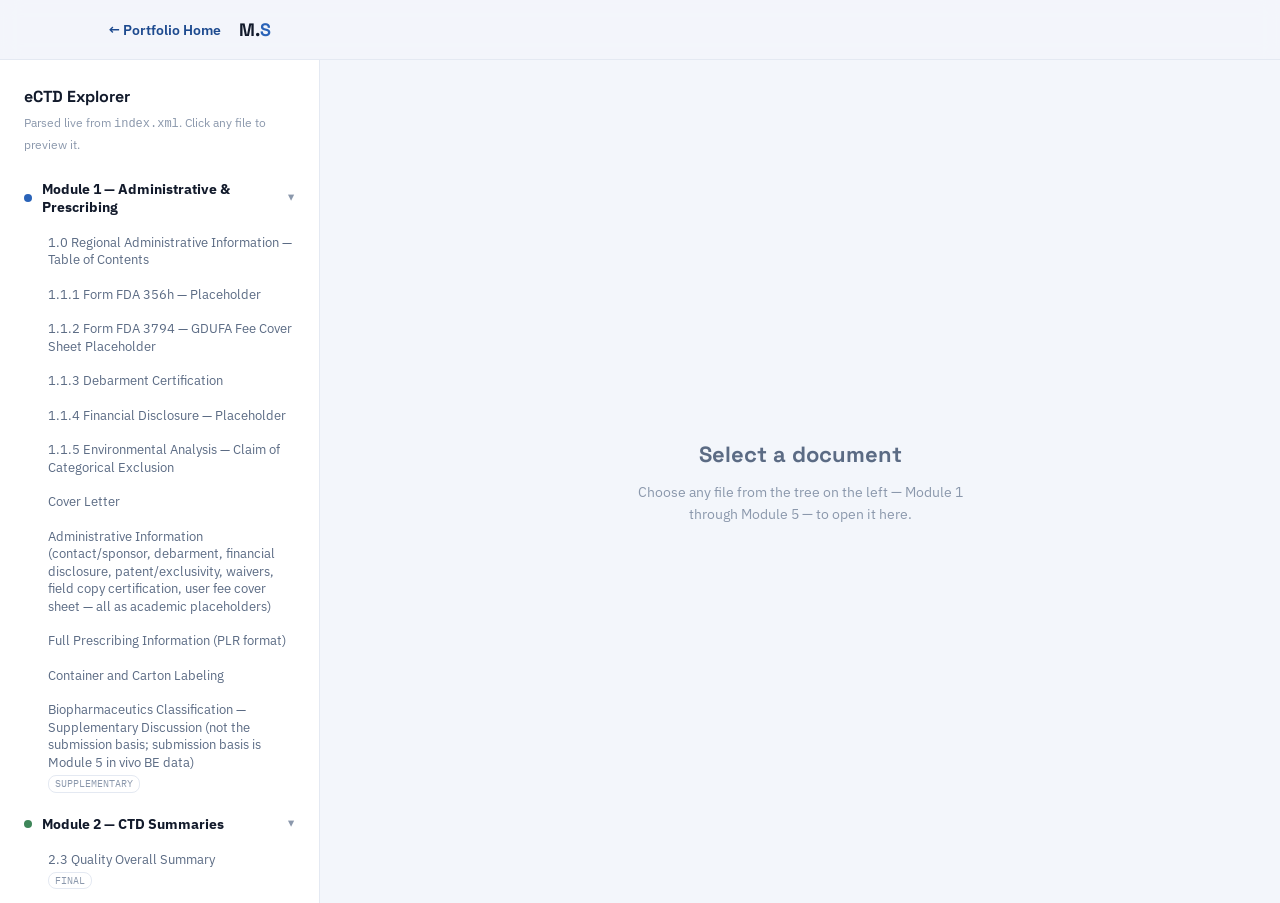
==== viewer.html @ bddb5b29 "Initial upload: AMLOZA portfolio site and eCTD dossier" ====
<!DOCTYPE html>
<html lang="en">
<head>
<meta charset="UTF-8">
<meta name="viewport" content="width=device-width, initial-scale=1.0">
<title>eCTD Explorer &mdash; AMLOZA ANDA | M. Shekar</title>
<link rel="preconnect" href="https://fonts.googleapis.com">
<link href="https://fonts.googleapis.com/css2?family=Space+Grotesk:wght@500;700&family=IBM+Plex+Sans:wght@400;500;600;700&family=IBM+Plex+Mono:wght@400;500;700&display=swap" rel="stylesheet">
<link rel="stylesheet" href="style.css">
</head>
<body>

<nav class="topnav" aria-label="Site navigation">
  <div class="topnav-inner">
    <a class="navlink back" href="index.html">&larr; Portfolio Home</a>
    <a class="logo" href="index.html" style="padding-left:0;">M.<span class="dot">S</span></a>
  </div>
</nav>

<div class="viewer-shell">
  <aside class="tree-pane" id="treePane" aria-label="Document tree">
    <div class="tree-pane-header">
      <h2>eCTD Explorer</h2>
      <p>Parsed live from <code>index.xml</code>. Click any file to preview it.</p>
    </div>
    <div id="treeList"><p class="error-msg" style="color:var(--ink-faint);font-style:italic;">Loading&hellip;</p></div>
  </aside>

  <main class="preview-pane">
    <div class="preview-header" id="previewHeader" style="display:none;">
      <span class="pmod-dot" id="previewDot"></span>
      <h2 id="previewTitle"></h2>
      <a class="dl" id="previewDownload" href="#" download>Download PDF</a>
    </div>
    <div class="preview-body" id="previewBody">
      <div class="preview-empty">
        <div class="big">Select a document</div>
        <p>Choose any file from the tree on the left &mdash; Module 1 through Module 5 &mdash; to open it here.</p>
      </div>
    </div>
  </main>
</div>

<script src="viewer.js"></script>
</body>
</html>
---- style.css ----
:root {
  --bg: #F3F6FB;
  --card: #FFFFFF;
  --card-border: #E4E9F2;
  --shadow-sm: 0 1px 2px rgba(16, 30, 54, 0.05);
  --shadow-md: 0 4px 16px rgba(16, 30, 54, 0.08);
  --shadow-hover: 0 8px 28px rgba(16, 30, 54, 0.12);

  --ink: #121A2B;
  --ink-soft: #5B6B84;
  --ink-faint: #8B98AC;

  --sidebar-bg: #10162A;
  --sidebar-bg-alt: #171E36;
  --sidebar-border: #262E48;
  --sidebar-text: #E8ECF6;
  --sidebar-text-soft: #8D97B8;

  --blue: #2A63B8;
  --blue-deep: #1D4A8F;
  --blue-tint: #EAF1FC;
  --amber: #C4880F;
  --stamp: #B0402F;
  --green: #1E7A4C;

  --tab-m1: #2A63B8;
  --tab-m2: #3E8659;
  --tab-m3: #C4880F;
  --tab-m4: #7A5BB0;
  --tab-m5: #B0402F;

  --display: "Space Grotesk", "IBM Plex Sans", sans-serif;
  --sans: "IBM Plex Sans", -apple-system, sans-serif;
  --mono: "IBM Plex Mono", "SF Mono", monospace;

  --sidebar-w: 300px;
  --r-sm: 8px;
  --r-md: 14px;
  --r-lg: 20px;
}

* { box-sizing: border-box; }
html { scroll-behavior: smooth; }
@media (prefers-reduced-motion: reduce) {
  html { scroll-behavior: auto; }
  * { animation: none !important; transition: none !important; }
}
body {
  margin: 0;
  background: var(--bg);
  color: var(--ink);
  font-family: var(--sans);
  line-height: 1.6;
  -webkit-font-smoothing: antialiased;
}
a { color: var(--blue-deep); text-decoration: none; }
img { max-width: 100%; display: block; }
svg { display: block; }
a:focus-visible, button:focus-visible { outline: 3px solid var(--amber); outline-offset: 2px; }

/* ================= SIDEBAR ================= */
.sidebar {
  position: fixed;
  top: 0; left: 0; bottom: 0;
  width: var(--sidebar-w);
  background: var(--sidebar-bg);
  border-right: 1px solid var(--sidebar-border);
  display: flex;
  flex-direction: column;
  align-items: center;
  padding: 40px 26px 26px;
  overflow-y: auto;
  z-index: 100;
}
.sidebar .avatar {
  width: 130px; height: 130px;
  border-radius: 50%;
  overflow: hidden;
  border: 4px solid var(--sidebar-bg-alt);
  box-shadow: var(--shadow-md);
  margin-bottom: 18px;
  flex: 0 0 auto;
}
.sidebar .avatar img { width: 100%; height: 100%; object-fit: cover; }
.sidebar .s-name {
  font-family: var(--display);
  font-size: 23px;
  font-weight: 700;
  text-align: center;
  margin: 0 0 24px;
  color: var(--sidebar-text);
}
.sidebar .s-tagline {
  font-family: var(--mono);
  font-size: 13px;
  color: #6FA3E8;
  text-align: center;
  min-height: 20px;
}
.s-tagline-bottom { margin: 0 0 16px; }
.s-tagline .cursor { display: inline-block; width: 2px; background: #6FA3E8; margin-left: 2px; animation: blink 0.9s step-end infinite; }
@keyframes blink { 50% { opacity: 0; } }

.sidebar nav.s-nav {
  width: 100%;
  display: flex;
  flex-direction: column;
  gap: 2px;
  margin-bottom: 24px;
}
.sidebar nav.s-nav a {
  display: flex;
  align-items: center;
  gap: 12px;
  padding: 11px 14px;
  border-radius: var(--r-sm);
  font-size: 13.5px;
  font-weight: 600;
  color: var(--sidebar-text-soft);
}
.sidebar nav.s-nav a svg { width: 16px; height: 16px; flex: 0 0 auto; }
.sidebar nav.s-nav a:hover { background: var(--sidebar-bg-alt); color: var(--sidebar-text); }
.sidebar nav.s-nav a.active { background: var(--sidebar-bg-alt); color: #6FA3E8; }

.s-social {
  display: flex;
  gap: 10px;
  margin-top: auto;
  padding-top: 8px;
}
.s-social a {
  width: 36px; height: 36px;
  border-radius: 50%;
  border: 1.5px solid var(--sidebar-border);
  display: flex; align-items: center; justify-content: center;
  color: var(--sidebar-text-soft);
}
.s-social a svg { width: 16px; height: 16px; }
.s-social a:hover { border-color: #6FA3E8; color: #6FA3E8; }

.s-toggle {
  display: none;
  position: fixed;
  top: 14px; right: 14px;
  z-index: 200;
  width: 44px; height: 44px;
  border-radius: 50%;
  background: var(--ink);
  color: white;
  border: none;
  align-items: center;
  justify-content: center;
}
@media (max-width: 900px) {
  .s-toggle { display: flex; }
  .sidebar {
    transform: translateX(-100%);
    transition: transform 0.25s ease;
    box-shadow: var(--shadow-hover);
  }
  .sidebar.open { transform: translateX(0); }
}

/* ================= MAIN CONTENT ================= */
.main { margin-left: var(--sidebar-w); min-height: 100vh; }
@media (max-width: 900px) { .main { margin-left: 0; } }
.msection { padding: 90px 80px; max-width: 1200px; }
.msection:first-of-type { padding-top: 70px; }
@media (max-width: 700px) { .msection { padding: 60px 24px; } }
.msection + .msection { border-top: 1px solid var(--card-border); }

.sec-kicker {
  font-family: var(--mono); font-size: 30px; letter-spacing: 0.08em;
  text-transform: uppercase; color: var(--blue-deep); margin: 0 0 10px;
}
.sec-title {
  font-family: var(--display); font-size: clamp(28px, 3.4vw, 38px);
  font-weight: 700; margin: 0 0 34px; letter-spacing: -0.01em;
}

/* ---------- Hero ---------- */
#home {
  display: flex; flex-direction: column; justify-content: center;
  min-height: 92vh; padding-top: 0; position: relative; overflow: hidden;
}
#home::before {
  content: ""; position: absolute; top: -120px; right: -160px;
  width: 460px; height: 460px; border-radius: 50%;
  background: radial-gradient(circle, var(--blue-tint) 0%, transparent 70%); z-index: -1;
}
.hero h1 {
  font-family: var(--display); font-size: clamp(48px, 8vw, 84px); font-weight: 700;
  margin: 0 0 18px; letter-spacing: -0.02em; line-height: 1.05;
}
.hero .sub { font-size: 19px; color: var(--ink-soft); max-width: 560px; margin: 0 0 32px; }
.cta-row { display: flex; gap: 14px; flex-wrap: wrap; }
.btn {
  display: inline-flex; align-items: center; gap: 8px;
  padding: 13px 24px; border-radius: var(--r-sm);
  font-size: 14.5px; font-weight: 600; border: 1.5px solid transparent;
  transition: transform 0.12s ease, box-shadow 0.12s ease, background 0.12s ease;
}
.btn-primary { background: var(--blue); color: white; box-shadow: var(--shadow-sm); }
.btn-primary:hover { background: var(--blue-deep); box-shadow: var(--shadow-hover); transform: translateY(-1px); }
.btn-ghost { background: var(--card); color: var(--ink); border-color: var(--card-border); }
.btn-ghost:hover { border-color: var(--blue); color: var(--blue-deep); transform: translateY(-1px); }

/* ---------- About ---------- */
.about-lede { font-size: 18.5px; line-height: 1.7; color: var(--ink); max-width: 720px; margin-bottom: 20px; }
.about-lede:last-of-type { margin-bottom: 36px; }
.info-grid { display: grid; grid-template-columns: 1fr 1fr; gap: 10px 30px; margin-bottom: 44px; }
@media (max-width: 600px) { .info-grid { grid-template-columns: 1fr; } }
.info-row { display: flex; gap: 10px; padding: 10px 0; border-bottom: 1px solid var(--card-border); align-items: center; }
.info-row svg { width: 16px; height: 16px; color: var(--blue-deep); flex: 0 0 auto; }
.info-row .ilabel { font-family: var(--mono); font-size: 11px; color: var(--ink-faint); text-transform: uppercase; letter-spacing: 0.04em; display: block; }
.info-row .ival { font-size: 13.5px; font-weight: 600; color: var(--ink); }


.skill-bar { margin-bottom: 20px; }
.skill-bar .sb-top { display: flex; justify-content: space-between; font-size: 13.5px; font-weight: 600; margin-bottom: 7px; }
.skill-bar .sb-pct { font-family: var(--mono); color: var(--ink-faint); font-weight: 400; }
.sb-track { height: 7px; background: var(--card-border); border-radius: 5px; overflow: hidden; }
.sb-fill { height: 100%; background: linear-gradient(90deg, var(--blue), var(--blue-deep)); border-radius: 5px; width: 0%; transition: width 1.1s cubic-bezier(0.2, 0.8, 0.2, 1); }

/* ---------- Resume ---------- */
.resume-summary { font-size: 16.5px; line-height: 1.7; color: var(--ink-soft); max-width: 720px; margin-bottom: 32px; }
.resume-cols { display: grid; grid-template-columns: 1fr 1fr; gap: 40px; }
@media (max-width: 800px) { .resume-cols { grid-template-columns: 1fr; } }
.resume-col h3 { font-family: var(--display); font-size: 18px; font-weight: 700; display: flex; align-items: center; gap: 10px; margin-bottom: 24px; }
.resume-col h3 svg { width: 18px; height: 18px; color: var(--blue-deep); }
.r-item { position: relative; padding-left: 22px; padding-bottom: 28px; border-left: 2px solid var(--card-border); }
.r-item:last-child { padding-bottom: 0; }
.r-item::before { content: ""; position: absolute; left: -7px; top: 2px; width: 12px; height: 12px; border-radius: 50%; background: var(--card); border: 2.5px solid var(--blue); }
.r-item.current::before { background: var(--blue); }
.r-item .r-date { display: inline-block; font-family: var(--mono); font-size: 11px; color: var(--blue-deep); background: var(--blue-tint); padding: 2px 9px; border-radius: 10px; margin-bottom: 8px; }
.r-item h4 { font-size: 15.5px; font-weight: 700; margin: 0 0 3px; }
.r-item .r-org { font-size: 13px; color: var(--ink-soft); margin: 0 0 8px; }
.r-item ul { margin: 6px 0 0; padding-left: 16px; font-size: 13px; color: var(--ink-soft); }
.r-item li { margin-bottom: 4px; }
.r-note { font-size: 11px; color: var(--ink-faint); font-style: italic; margin-top: 6px; }

/* ---------- Portfolio ---------- */
.filter-row { display: flex; gap: 8px; margin-bottom: 28px; flex-wrap: wrap; }
.filter-btn { font-family: var(--sans); font-size: 13px; font-weight: 600; padding: 8px 16px; border-radius: 20px; border: 1.5px solid var(--card-border); background: var(--card); color: var(--ink-soft); cursor: pointer; }
.filter-btn.active, .filter-btn:hover { border-color: var(--blue); color: var(--blue-deep); background: var(--blue-tint); }
.port-grid { display: grid; grid-template-columns: 1fr 1fr; gap: 20px; }
@media (max-width: 700px) { .port-grid { grid-template-columns: 1fr; } }
.port-card { background: var(--card); border: 1px solid var(--card-border); border-radius: var(--r-lg); overflow: hidden; box-shadow: var(--shadow-sm); transition: box-shadow 0.15s ease, transform 0.15s ease; grid-column: span 2; }
.port-card:hover { box-shadow: var(--shadow-hover); transform: translateY(-2px); }
.port-head { display: flex; gap: 3px; padding: 12px 12px 0; }
.port-head .chip { flex: 1; height: 6px; border-radius: 4px; }
.port-body { padding: 22px 26px 26px; }
.port-cat { font-family: var(--mono); font-size: 11px; color: var(--blue-deep); text-transform: uppercase; letter-spacing: 0.04em; }
.port-body h3 { font-family: var(--display); font-size: 22px; font-weight: 700; margin: 10px 0 8px; }
.port-body p { font-size: 14px; color: var(--ink-soft); margin: 0 0 18px; max-width: 640px; }
.port-cta { display: flex; gap: 10px; flex-wrap: wrap; }
.port-card.future { grid-column: span 2; border-style: dashed; box-shadow: none; display: flex; align-items: center; justify-content: center; flex-direction: column; text-align: center; padding: 30px; color: var(--ink-faint); }
.port-card.future h3 { font-size: 15px; color: var(--ink-soft); margin: 0 0 4px; }
.port-card.future p { font-size: 12.5px; margin: 0; }

/* ---------- Contact ---------- */
.contact-grid { display: grid; grid-template-columns: 1fr 1.3fr; gap: 40px; }
@media (max-width: 800px) { .contact-grid { grid-template-columns: 1fr; } }
.contact-info { display: flex; flex-direction: column; gap: 14px; }
.cinfo-item { background: var(--card); border: 1px solid var(--card-border); border-radius: var(--r-md); padding: 16px 18px; display: flex; gap: 12px; align-items: flex-start; box-shadow: var(--shadow-sm); }
.cinfo-item svg { width: 18px; height: 18px; color: var(--blue-deep); flex: 0 0 auto; margin-top: 2px; }
.cinfo-item .clabel { font-family: var(--mono); font-size: 10.5px; color: var(--ink-faint); text-transform: uppercase; letter-spacing: 0.04em; display: block; margin-bottom: 3px; }
.cinfo-item .cval { font-size: 14px; font-weight: 600; word-break: break-word; }

.cform { display: flex; flex-direction: column; gap: 14px; }
.cform .row2 { display: grid; grid-template-columns: 1fr 1fr; gap: 14px; }
@media (max-width: 500px) { .cform .row2 { grid-template-columns: 1fr; } }
.cform input, .cform textarea { width: 100%; padding: 13px 15px; border-radius: var(--r-sm); border: 1.5px solid var(--card-border); font-family: var(--sans); font-size: 14px; background: var(--card); color: var(--ink); }
.cform input:focus, .cform textarea:focus { outline: none; border-color: var(--blue); }
.cform textarea { resize: vertical; min-height: 130px; }
.cform button { align-self: flex-start; cursor: pointer; }
.form-status { font-size: 13px; font-family: var(--mono); margin-top: 4px; }
.form-status.ok { color: var(--green); }
.form-status.err { color: var(--stamp); }

/* ---------- Footer ---------- */
.msection.footer-sec { padding-top: 40px; padding-bottom: 50px; }
.footer-sec p.fine { font-size: 12.5px; color: var(--ink-faint); max-width: 700px; }

/* ================= Shared top nav (viewer page) ================= */
.topnav { position: sticky; top: 0; z-index: 50; background: rgba(243, 246, 251, 0.9); backdrop-filter: blur(10px); border-bottom: 1px solid var(--card-border); }
.topnav-inner { max-width: 1120px; margin: 0 auto; padding: 0 28px; display: flex; align-items: center; gap: 4px; }
.topnav .navlink.back { font-size: 13.5px; font-weight: 600; color: var(--blue-deep); padding: 16px 14px 14px 0; }
.topnav .logo { font-family: var(--display); font-weight: 700; font-size: 18px; color: var(--ink); padding: 16px 0 14px; }
.topnav .logo .dot { color: var(--blue); }

/* ================= Viewer split-pane ================= */
.viewer-shell { display: grid; grid-template-columns: 320px 1fr; height: calc(100vh - 57px); }
@media (max-width: 800px) { .viewer-shell { grid-template-columns: 1fr; height: auto; } }
.tree-pane { background: var(--card); border-right: 1px solid var(--card-border); overflow-y: auto; padding: 18px 14px 40px; }
.tree-pane-header { padding: 6px 10px 16px; }
.tree-pane-header h2 { font-family: var(--display); font-size: 16px; font-weight: 700; margin: 0 0 4px; }
.tree-pane-header p { font-size: 12px; color: var(--ink-faint); margin: 0; }
.mod-group { margin-bottom: 4px; }
.mod-header { width: 100%; display: flex; align-items: center; gap: 10px; background: none; border: none; cursor: pointer; padding: 10px 10px; border-radius: var(--r-sm); font-family: var(--sans); font-size: 13.5px; font-weight: 700; color: var(--ink); text-align: left; }
.mod-header:hover { background: var(--bg); }
.mod-dot { width: 8px; height: 8px; border-radius: 50%; flex: 0 0 auto; }
.mod-header .mname { flex: 1; }
.mod-header .chev { font-family: var(--mono); font-size: 11px; color: var(--ink-faint); transition: transform 0.15s ease; }
.mod-group.open .chev { transform: rotate(90deg); }
.mod-files { padding-left: 24px; display: none; flex-direction: column; gap: 1px; }
.mod-group.open .mod-files { display: flex; }
.file-item { display: block; width: 100%; text-align: left; background: none; border: none; cursor: pointer; padding: 8px 10px; border-radius: var(--r-sm); font-family: var(--sans); font-size: 12.5px; color: var(--ink-soft); line-height: 1.4; }
.file-item:hover { background: var(--bg); color: var(--ink); }
.file-item.active { background: var(--blue-tint); color: var(--blue-deep); font-weight: 600; }
.file-badge { display: inline-block; font-family: var(--mono); font-size: 9.5px; text-transform: uppercase; padding: 1px 6px; border-radius: 8px; margin-top: 4px; border: 1px solid var(--card-border); color: var(--ink-faint); }
.preview-pane { display: flex; flex-direction: column; background: var(--bg); overflow: hidden; }
.preview-header { padding: 16px 24px; background: var(--card); border-bottom: 1px solid var(--card-border); display: flex; align-items: center; gap: 14px; }
.preview-header .pmod-dot { width: 10px; height: 10px; border-radius: 50%; flex: 0 0 auto; }
.preview-header h2 { font-family: var(--display); font-size: 16px; font-weight: 700; margin: 0; flex: 1; }
.preview-header .dl { font-family: var(--mono); font-size: 12px; color: var(--blue-deep); text-decoration: none; padding: 7px 12px; border: 1px solid var(--card-border); border-radius: var(--r-sm); }
.preview-header .dl:hover { border-color: var(--blue); }
.preview-body { flex: 1; padding: 16px; }
.preview-body iframe { width: 100%; height: 100%; border: 1px solid var(--card-border); border-radius: var(--r-md); background: white; }
.preview-empty { height: 100%; display: flex; align-items: center; justify-content: center; flex-direction: column; gap: 10px; color: var(--ink-faint); text-align: center; padding: 40px; }
.preview-empty .big { font-family: var(--display); font-size: 22px; color: var(--ink-soft); font-weight: 700; }
.preview-empty p { max-width: 360px; font-size: 13.5px; margin: 0; }
.error-msg { font-family: var(--mono); font-size: 13px; color: var(--stamp); padding: 20px; }
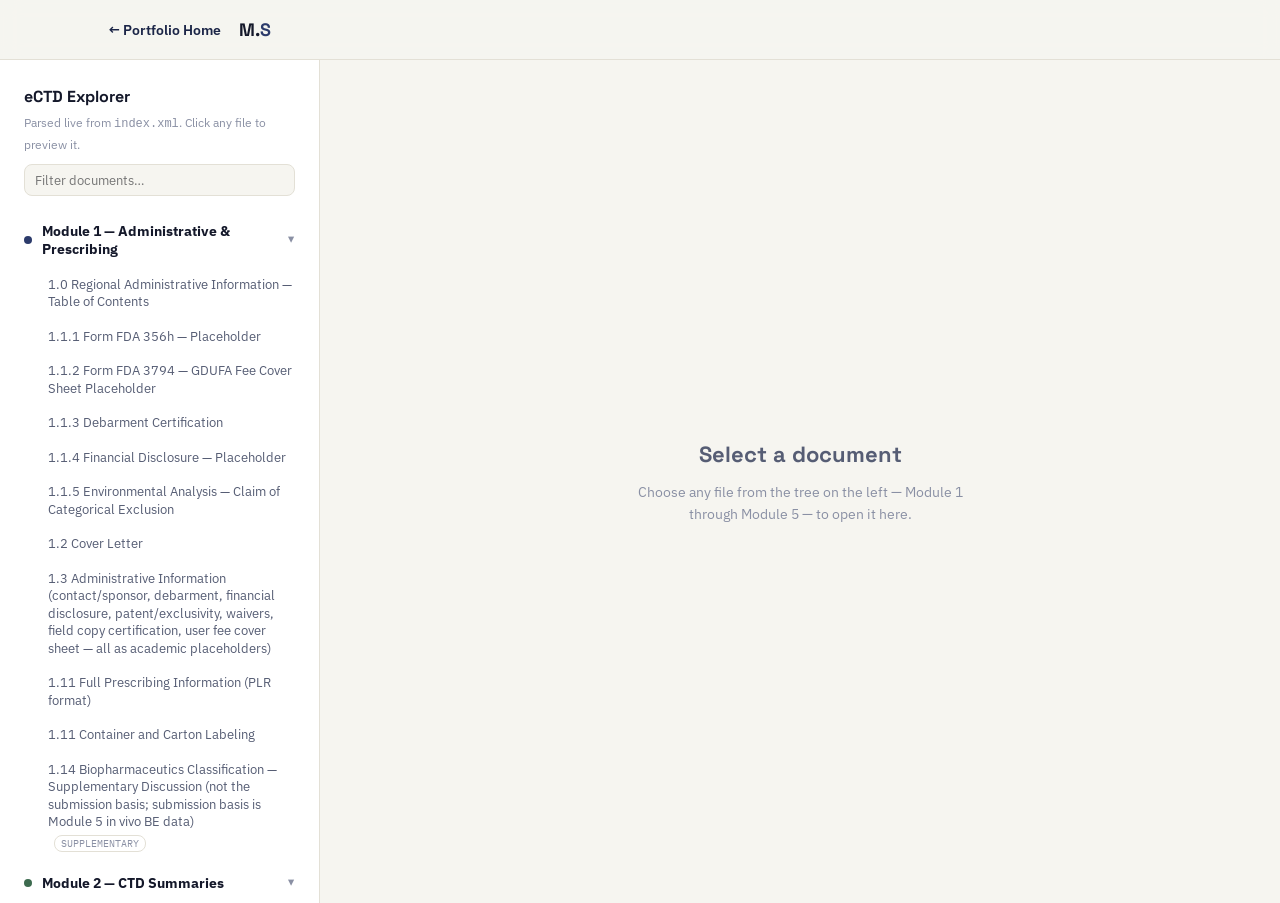
==== commit be1551c3: "Add filter input to tree pane header Added a text input for filtering documents in the tree pane." ====
--- a/viewer.html
+++ b/viewer.html
@@ -19,10 +19,11 @@
 
 <div class="viewer-shell">
   <aside class="tree-pane" id="treePane" aria-label="Document tree">
-    <div class="tree-pane-header">
-      <h2>eCTD Explorer</h2>
-      <p>Parsed live from <code>index.xml</code>. Click any file to preview it.</p>
-    </div>
+   <div class="tree-pane-header">
+  <h2>eCTD Explorer</h2>
+  <p>Parsed live from <code>index.xml</code>. Click any file to preview it.</p>
+  <input type="text" id="treeFilter" class="tree-filter" placeholder="Filter documents…" aria-label="Filter documents" />
+</div>
     <div id="treeList"><p class="error-msg" style="color:var(--ink-faint);font-style:italic;">Loading&hellip;</p></div>
   </aside>
 
--- a/style.css
+++ b/style.css
@@ -1,33 +1,34 @@
 :root {
-  --bg: #F3F6FB;
+  --bg: #F6F5F0;
   --card: #FFFFFF;
-  --card-border: #E4E9F2;
-  --shadow-sm: 0 1px 2px rgba(16, 30, 54, 0.05);
-  --shadow-md: 0 4px 16px rgba(16, 30, 54, 0.08);
-  --shadow-hover: 0 8px 28px rgba(16, 30, 54, 0.12);
-
-  --ink: #121A2B;
-  --ink-soft: #5B6B84;
-  --ink-faint: #8B98AC;
-
-  --sidebar-bg: #10162A;
-  --sidebar-bg-alt: #171E36;
-  --sidebar-border: #262E48;
-  --sidebar-text: #E8ECF6;
-  --sidebar-text-soft: #8D97B8;
-
-  --blue: #2A63B8;
-  --blue-deep: #1D4A8F;
-  --blue-tint: #EAF1FC;
-  --amber: #C4880F;
-  --stamp: #B0402F;
-  --green: #1E7A4C;
-
-  --tab-m1: #2A63B8;
-  --tab-m2: #3E8659;
-  --tab-m3: #C4880F;
-  --tab-m4: #7A5BB0;
-  --tab-m5: #B0402F;
+  --card-border: #E3E0D6;
+  --shadow-sm: 0 1px 2px rgba(15, 20, 38, 0.06);
+  --shadow-md: 0 4px 16px rgba(15, 20, 38, 0.09);
+  --shadow-hover: 0 8px 28px rgba(15, 20, 38, 0.14);
+
+  --ink: #14182A;
+  --ink-soft: #565D74;
+  --ink-faint: #8A90A4;
+
+  --sidebar-bg: #0A0E1C;
+  --sidebar-bg-alt: #121828;
+  --sidebar-border: #232A40;
+  --sidebar-text: #EDEEF4;
+  --sidebar-text-soft: #8890A8;
+
+  --blue: #2C3B6B;
+  --blue-deep: #1B2547;
+  --blue-tint: #ECEEF5;
+  --amber: #B08D2E;
+  --stamp: #8A3B30;
+  --green: #3D6B4F;
+  --gold: #C9A45C;
+
+  --tab-m1: #2C3B6B;
+  --tab-m2: #3D6B4F;
+  --tab-m3: #B08D2E;
+  --tab-m4: #6B5088;
+  --tab-m5: #8A3B30;
 
   --display: "Space Grotesk", "IBM Plex Sans", sans-serif;
   --sans: "IBM Plex Sans", -apple-system, sans-serif;
@@ -61,52 +62,54 @@
 /* ================= SIDEBAR ================= */
 .sidebar {
   position: fixed;
-  top: 0; left: 0; bottom: 0;
-  width: var(--sidebar-w);
+  top: 0; left: 0;
+  width: 280px;
+  height: 100vh;
   background: var(--sidebar-bg);
-  border-right: 1px solid var(--sidebar-border);
   display: flex;
   flex-direction: column;
   align-items: center;
-  padding: 40px 26px 26px;
+  justify-content: center;
+  padding: 40px 24px;
   overflow-y: auto;
-  z-index: 100;
 }
 .sidebar .avatar {
-  width: 130px; height: 130px;
+  width: 148px; height: 148px;
   border-radius: 50%;
   overflow: hidden;
-  border: 4px solid var(--sidebar-bg-alt);
-  box-shadow: var(--shadow-md);
-  margin-bottom: 18px;
+  border: 6px solid var(--sidebar-bg-alt);
+  box-shadow: inset 0 0 20px 6px rgba(10, 14, 28, 0.25), var(--shadow-md);
+  margin-bottom: 22px;
   flex: 0 0 auto;
 }
-.sidebar .avatar img { width: 100%; height: 100%; object-fit: cover; }
 .sidebar .s-name {
   font-family: var(--display);
-  font-size: 23px;
+  font-size: 22px;
   font-weight: 700;
+  color: var(--sidebar-text);
+  margin: 0 0 20px;
   text-align: center;
-  margin: 0 0 24px;
-  color: var(--sidebar-text);
 }
 .sidebar .s-tagline {
   font-family: var(--mono);
-  font-size: 13px;
-  color: #6FA3E8;
+  font-size: 11px;
+  letter-spacing: -0.01em;
+  color: var(--gold);
   text-align: center;
   min-height: 20px;
-}
-.s-tagline-bottom { margin: 0 0 16px; }
-.s-tagline .cursor { display: inline-block; width: 2px; background: #6FA3E8; margin-left: 2px; animation: blink 0.9s step-end infinite; }
-@keyframes blink { 50% { opacity: 0; } }
+  white-space: nowrap;
+  overflow: hidden;
+  transition: opacity 0.4s ease;
+}
 
 .sidebar nav.s-nav {
-  width: 100%;
   display: flex;
   flex-direction: column;
   gap: 2px;
-  margin-bottom: 24px;
+  width: 100%;
+  border-top: 1px solid rgba(237, 238, 244, 0.14);
+  padding-top: 20px;
+  margin-top: 6px;
 }
 .sidebar nav.s-nav a {
   display: flex;
@@ -114,30 +117,42 @@
   gap: 12px;
   padding: 11px 14px;
   border-radius: var(--r-sm);
-  font-size: 13.5px;
+  font-size: 14.5px;
   font-weight: 600;
-  color: var(--sidebar-text-soft);
+  color: #A9B1C7;
+  transition: background 0.15s ease, color 0.15s ease;
 }
 .sidebar nav.s-nav a svg { width: 16px; height: 16px; flex: 0 0 auto; }
 .sidebar nav.s-nav a:hover { background: var(--sidebar-bg-alt); color: var(--sidebar-text); }
-.sidebar nav.s-nav a.active { background: var(--sidebar-bg-alt); color: #6FA3E8; }
+.sidebar nav.s-nav a.active { background: var(--sidebar-bg-alt); color: var(--gold); }
 
 .s-social {
   display: flex;
   gap: 10px;
-  margin-top: auto;
-  padding-top: 8px;
+  margin-top: 6px;
+  margin-bottom: 4px;
 }
 .s-social a {
-  width: 36px; height: 36px;
+  width: 34px; height: 34px;
   border-radius: 50%;
-  border: 1.5px solid var(--sidebar-border);
   display: flex; align-items: center; justify-content: center;
+  background: var(--sidebar-bg-alt);
+  border: 1px solid var(--sidebar-border);
+  color: var(--sidebar-text);
+  transition: all 0.15s ease;
+}
+.s-social a svg { width: 16px; height: 16px; }
+.s-social a:hover { border-color: var(--gold); color: var(--gold); background: rgba(201, 164, 92, 0.08); }
+
+.s-copyright {
+  position: absolute;
+  bottom: 24px;
+  left: 0; right: 0;
+  font-family: var(--mono);
+  font-size: 11px;
   color: var(--sidebar-text-soft);
-}
-.s-social a svg { width: 16px; height: 16px; }
-.s-social a:hover { border-color: #6FA3E8; color: #6FA3E8; }
-
+  text-align: center;
+}
 .s-toggle {
   display: none;
   position: fixed;
@@ -170,11 +185,11 @@
 .msection + .msection { border-top: 1px solid var(--card-border); }
 
 .sec-kicker {
-  font-family: var(--mono); font-size: 30px; letter-spacing: 0.08em;
-  text-transform: uppercase; color: var(--blue-deep); margin: 0 0 10px;
+  font-family: var(--mono); font-size: 13px; letter-spacing: 0.12em;
+  text-transform: uppercase; color: var(--blue-deep); margin: 0 0 12px; font-weight: 700;
 }
 .sec-title {
-  font-family: var(--display); font-size: clamp(28px, 3.4vw, 38px);
+  font-family: var(--display); font-size: clamp(32px, 4vw, 44px);
   font-weight: 700; margin: 0 0 34px; letter-spacing: -0.01em;
 }
 
@@ -189,10 +204,10 @@
   background: radial-gradient(circle, var(--blue-tint) 0%, transparent 70%); z-index: -1;
 }
 .hero h1 {
-  font-family: var(--display); font-size: clamp(48px, 8vw, 84px); font-weight: 700;
-  margin: 0 0 18px; letter-spacing: -0.02em; line-height: 1.05;
-}
-.hero .sub { font-size: 19px; color: var(--ink-soft); max-width: 560px; margin: 0 0 32px; }
+  font-family: var(--display); font-size: clamp(52px, 9vw, 104px); font-weight: 700;
+  margin: 0 0 22px; letter-spacing: -0.02em; line-height: 1.05;
+}
+.hero .sub { font-size: 21px; color: var(--ink-soft); max-width: 560px; margin: 0 0 38px; line-height: 1.5; }
 .cta-row { display: flex; gap: 14px; flex-wrap: wrap; }
 .btn {
   display: inline-flex; align-items: center; gap: 8px;
@@ -204,6 +219,47 @@
 .btn-primary:hover { background: var(--blue-deep); box-shadow: var(--shadow-hover); transform: translateY(-1px); }
 .btn-ghost { background: var(--card); color: var(--ink); border-color: var(--card-border); }
 .btn-ghost:hover { border-color: var(--blue); color: var(--blue-deep); transform: translateY(-1px); }
+.skills-title {
+  font-family: var(--display);
+  font-size: 20px;
+  font-weight: 700;
+  margin: 0 0 24px;
+}
+
+.hero-highlights {
+  display: flex;
+  align-items: center;
+  gap: 28px;
+  margin-top: 56px;
+  flex-wrap: wrap;
+}
+.hh-item {
+  display: flex;
+  flex-direction: column;
+  gap: 4px;
+}
+.hh-num {
+  font-family: var(--display);
+  font-size: 22px;
+  font-weight: 700;
+  color: var(--blue-deep);
+}
+.hh-label {
+  font-family: var(--mono);
+  font-size: 11px;
+  color: var(--ink-faint);
+  text-transform: uppercase;
+  letter-spacing: 0.04em;
+}
+.hh-divider {
+  width: 1px;
+  height: 32px;
+  background: var(--card-border);
+}
+@media (max-width: 600px) {
+  .hero-highlights { gap: 20px; }
+  .hh-divider { display: none; }
+}
 
 /* ---------- About ---------- */
 .about-lede { font-size: 18.5px; line-height: 1.7; color: var(--ink); max-width: 720px; margin-bottom: 20px; }
@@ -213,10 +269,9 @@
 .info-row { display: flex; gap: 10px; padding: 10px 0; border-bottom: 1px solid var(--card-border); align-items: center; }
 .info-row svg { width: 16px; height: 16px; color: var(--blue-deep); flex: 0 0 auto; }
 .info-row .ilabel { font-family: var(--mono); font-size: 11px; color: var(--ink-faint); text-transform: uppercase; letter-spacing: 0.04em; display: block; }
-.info-row .ival { font-size: 13.5px; font-weight: 600; color: var(--ink); }
-
-
-.skill-bar { margin-bottom: 20px; }
+.info-row .ival { font-size: 14.5px; font-weight: 600; color: var(--ink); }
+
+.skill-bar { margin-bottom: 26px; }
 .skill-bar .sb-top { display: flex; justify-content: space-between; font-size: 13.5px; font-weight: 600; margin-bottom: 7px; }
 .skill-bar .sb-pct { font-family: var(--mono); color: var(--ink-faint); font-weight: 400; }
 .sb-track { height: 7px; background: var(--card-border); border-radius: 5px; overflow: hidden; }
@@ -228,14 +283,14 @@
 @media (max-width: 800px) { .resume-cols { grid-template-columns: 1fr; } }
 .resume-col h3 { font-family: var(--display); font-size: 18px; font-weight: 700; display: flex; align-items: center; gap: 10px; margin-bottom: 24px; }
 .resume-col h3 svg { width: 18px; height: 18px; color: var(--blue-deep); }
-.r-item { position: relative; padding-left: 22px; padding-bottom: 28px; border-left: 2px solid var(--card-border); }
+.r-item { position: relative; padding-left: 24px; padding-bottom: 34px; border-left: 2px solid var(--card-border); }
 .r-item:last-child { padding-bottom: 0; }
 .r-item::before { content: ""; position: absolute; left: -7px; top: 2px; width: 12px; height: 12px; border-radius: 50%; background: var(--card); border: 2.5px solid var(--blue); }
 .r-item.current::before { background: var(--blue); }
 .r-item .r-date { display: inline-block; font-family: var(--mono); font-size: 11px; color: var(--blue-deep); background: var(--blue-tint); padding: 2px 9px; border-radius: 10px; margin-bottom: 8px; }
 .r-item h4 { font-size: 15.5px; font-weight: 700; margin: 0 0 3px; }
 .r-item .r-org { font-size: 13px; color: var(--ink-soft); margin: 0 0 8px; }
-.r-item ul { margin: 6px 0 0; padding-left: 16px; font-size: 13px; color: var(--ink-soft); }
+.r-item ul { margin: 8px 0 0; padding-left: 16px; font-size: 14px; line-height: 1.6; color: var(--ink-soft); }
 .r-item li { margin-bottom: 4px; }
 .r-note { font-size: 11px; color: var(--ink-faint); font-style: italic; margin-top: 6px; }
 
@@ -245,14 +300,14 @@
 .filter-btn.active, .filter-btn:hover { border-color: var(--blue); color: var(--blue-deep); background: var(--blue-tint); }
 .port-grid { display: grid; grid-template-columns: 1fr 1fr; gap: 20px; }
 @media (max-width: 700px) { .port-grid { grid-template-columns: 1fr; } }
-.port-card { background: var(--card); border: 1px solid var(--card-border); border-radius: var(--r-lg); overflow: hidden; box-shadow: var(--shadow-sm); transition: box-shadow 0.15s ease, transform 0.15s ease; grid-column: span 2; }
+.port-card { background: var(--card); border: 1px solid var(--card-border); border-radius: var(--r-lg); overflow: hidden; box-shadow: var(--shadow-sm); transition: box-shadow 0.2s cubic-bezier(0.2, 0.8, 0.2, 1), transform 0.2s cubic-bezier(0.2, 0.8, 0.2, 1); grid-column: span 2; }
 .port-card:hover { box-shadow: var(--shadow-hover); transform: translateY(-2px); }
 .port-head { display: flex; gap: 3px; padding: 12px 12px 0; }
 .port-head .chip { flex: 1; height: 6px; border-radius: 4px; }
 .port-body { padding: 22px 26px 26px; }
 .port-cat { font-family: var(--mono); font-size: 11px; color: var(--blue-deep); text-transform: uppercase; letter-spacing: 0.04em; }
 .port-body h3 { font-family: var(--display); font-size: 22px; font-weight: 700; margin: 10px 0 8px; }
-.port-body p { font-size: 14px; color: var(--ink-soft); margin: 0 0 18px; max-width: 640px; }
+.port-body p { font-size: 15px; line-height: 1.65; color: var(--ink-soft); margin: 0 0 18px; max-width: 640px; }
 .port-cta { display: flex; gap: 10px; flex-wrap: wrap; }
 .port-card.future { grid-column: span 2; border-style: dashed; box-shadow: none; display: flex; align-items: center; justify-content: center; flex-direction: column; text-align: center; padding: 30px; color: var(--ink-faint); }
 .port-card.future h3 { font-size: 15px; color: var(--ink-soft); margin: 0 0 4px; }
@@ -262,7 +317,7 @@
 .contact-grid { display: grid; grid-template-columns: 1fr 1.3fr; gap: 40px; }
 @media (max-width: 800px) { .contact-grid { grid-template-columns: 1fr; } }
 .contact-info { display: flex; flex-direction: column; gap: 14px; }
-.cinfo-item { background: var(--card); border: 1px solid var(--card-border); border-radius: var(--r-md); padding: 16px 18px; display: flex; gap: 12px; align-items: flex-start; box-shadow: var(--shadow-sm); }
+.cinfo-item { background: var(--card); border: 1px solid var(--card-border); border-radius: var(--r-md); padding: 16px 18px; display: flex; gap: 12px; align-items: flex-start; box-shadow: var(--shadow-sm); transition: all 0.15s ease; }
 .cinfo-item svg { width: 18px; height: 18px; color: var(--blue-deep); flex: 0 0 auto; margin-top: 2px; }
 .cinfo-item .clabel { font-family: var(--mono); font-size: 10.5px; color: var(--ink-faint); text-transform: uppercase; letter-spacing: 0.04em; display: block; margin-bottom: 3px; }
 .cinfo-item .cval { font-size: 14px; font-weight: 600; word-break: break-word; }
@@ -283,7 +338,7 @@
 .footer-sec p.fine { font-size: 12.5px; color: var(--ink-faint); max-width: 700px; }
 
 /* ================= Shared top nav (viewer page) ================= */
-.topnav { position: sticky; top: 0; z-index: 50; background: rgba(243, 246, 251, 0.9); backdrop-filter: blur(10px); border-bottom: 1px solid var(--card-border); }
+.topnav { position: sticky; top: 0; z-index: 50; background: rgba(246, 245, 240, 0.9); backdrop-filter: blur(10px); border-bottom: 1px solid var(--card-border); }
 .topnav-inner { max-width: 1120px; margin: 0 auto; padding: 0 28px; display: flex; align-items: center; gap: 4px; }
 .topnav .navlink.back { font-size: 13.5px; font-weight: 600; color: var(--blue-deep); padding: 16px 14px 14px 0; }
 .topnav .logo { font-family: var(--display); font-weight: 700; font-size: 18px; color: var(--ink); padding: 16px 0 14px; }
@@ -321,3 +376,52 @@
 .preview-empty .big { font-family: var(--display); font-size: 22px; color: var(--ink-soft); font-weight: 700; }
 .preview-empty p { max-width: 360px; font-size: 13.5px; margin: 0; }
 .error-msg { font-family: var(--mono); font-size: 13px; color: var(--stamp); padding: 20px; }
+
+/* ---------- Micro-interactions ---------- */
+.btn:active { transform: scale(0.97); }
+
+.msection {
+  opacity: 0;
+  transform: translateY(16px);
+  transition: opacity 0.6s ease, transform 0.6s ease;
+}
+.msection.in-view {
+  opacity: 1;
+  transform: translateY(0);
+}
+@media (prefers-reduced-motion: reduce) {
+  .msection { opacity: 1; transform: none; }
+}
+.tree-filter {
+  width: 100%;
+  margin-top: 10px;
+  padding: 7px 10px;
+  font-family: var(--sans);
+  font-size: 12.5px;
+  border: 1px solid var(--card-border);
+  border-radius: var(--r-sm);
+  background: var(--bg);
+  color: var(--ink);
+}
+.tree-filter:focus { outline: 2px solid var(--blue-deep); outline-offset: -1px; }
+
+.mod-header .mcount {
+  font-family: var(--mono);
+  font-size: 10.5px;
+  color: var(--ink-faint);
+  background: var(--bg);
+  border-radius: 8px;
+  padding: 1px 6px;
+  margin-right: 2px;
+}
+
+.file-item.active { border-left-width: 3px; }
+
+.file-badge { margin-left: 6px; }
+
+.preview-note {
+  font-size: 12px;
+  color: var(--ink-faint);
+  margin: 2px 0 0;
+  max-width: 60ch;
+}
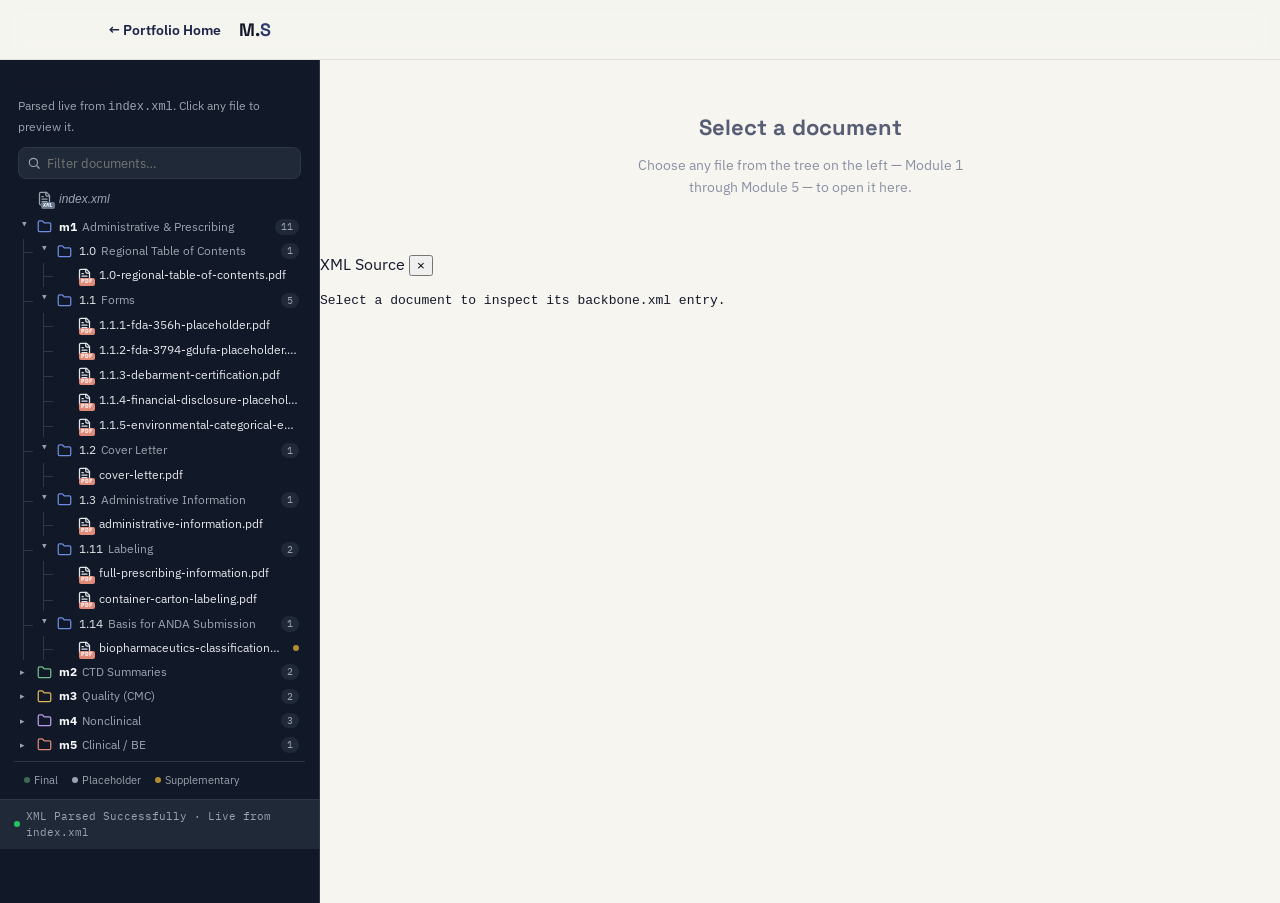
==== commit bcaa4df5: "Improve viewer layout with search and breadcrumb Enhanced the tree pane header with a search input w" ====
--- a/viewer.html
+++ b/viewer.html
@@ -19,25 +19,74 @@
 
 <div class="viewer-shell">
   <aside class="tree-pane" id="treePane" aria-label="Document tree">
-   <div class="tree-pane-header">
-  <h2>eCTD Explorer</h2>
-  <p>Parsed live from <code>index.xml</code>. Click any file to preview it.</p>
-  <input type="text" id="treeFilter" class="tree-filter" placeholder="Filter documents…" aria-label="Filter documents" />
-</div>
+    <div class="tree-pane-header">
+      <h2>eCTD Explorer</h2>
+      <p>Parsed live from <code>index.xml</code>. Click any file to preview it.</p>
+      <!-- Search input wrapped for icon (CSS for .search-wrap already existed, now actually used) -->
+      <div class="search-wrap">
+        <svg class="search-icon" viewBox="0 0 24 24" fill="none" stroke="currentColor" stroke-width="2" stroke-linecap="round" stroke-linejoin="round">
+          <circle cx="11" cy="11" r="7"/><path d="m21 21-4.3-4.3"/>
+        </svg>
+        <input type="text" id="treeFilter" class="tree-filter" placeholder="Filter documents…" aria-label="Filter documents" />
+      </div>
+    </div>
     <div id="treeList"><p class="error-msg" style="color:var(--ink-faint);font-style:italic;">Loading&hellip;</p></div>
+    <!-- Item 8: sticky sidebar status footnote. Populated by setSidebarStatus() in viewer.js -->
+    <div class="sidebar-status" id="sidebarStatus"></div>
   </aside>
 
   <main class="preview-pane">
     <div class="preview-header" id="previewHeader" style="display:none;">
-      <span class="pmod-dot" id="previewDot"></span>
-      <h2 id="previewTitle"></h2>
-      <a class="dl" id="previewDownload" href="#" download>Download PDF</a>
+      <div class="preview-heading">
+        <!-- Item 3: enterprise breadcrumb (Home > Module > Section > Document) -->
+        <nav class="preview-breadcrumb" id="previewBreadcrumb" aria-label="Breadcrumb"></nav>
+        <div class="preview-title-row">
+          <span class="pmod-dot" id="previewDot"></span>
+          <span class="preview-title-icon" id="previewTitleIcon" aria-hidden="true"></span>
+          <h2 id="previewTitle"></h2>
+          <span class="status-pill" id="previewStatusPill"></span>
+        </div>
+        <p id="previewNote" class="preview-note"></p>
+      </div>
+      <div class="preview-header-actions">
+        <!-- Item 11: XML inspector toggle -->
+        <button type="button" class="xml-toggle-btn" id="xmlToggleBtn" title="View raw XML backbone entry" aria-expanded="false" aria-controls="xmlInspector">
+          <svg viewBox="0 0 24 24" fill="none" stroke="currentColor" stroke-width="2" stroke-linecap="round" stroke-linejoin="round"><path d="m18 16 4-4-4-4"/><path d="m6 8-4 4 4 4"/><path d="m14.5 4-5 16"/></svg>
+          <span>XML</span>
+        </button>
+        <!-- Item 7: enhanced download control -->
+        <a class="dl" id="previewDownload" href="#" download>
+          <svg viewBox="0 0 24 24" fill="none" stroke="currentColor" stroke-width="2" stroke-linecap="round" stroke-linejoin="round"><path d="M12 3v12"/><path d="m7 10 5 5 5-5"/><path d="M5 21h14"/></svg>
+          <span>Download</span>
+        </a>
+      </div>
     </div>
-    <div class="preview-body" id="previewBody">
-      <div class="preview-empty">
-        <div class="big">Select a document</div>
-        <p>Choose any file from the tree on the left &mdash; Module 1 through Module 5 &mdash; to open it here.</p>
+
+    <!-- Item 4: slim metadata bar, directly above the viewer container -->
+    <div class="meta-bar" id="metaBar" style="display:none;">
+      <span class="meta-item"><span class="meta-label">Document</span><span class="meta-value" id="metaDoc">—</span></span>
+      <span class="meta-item"><span class="meta-label">Module</span><span class="meta-value" id="metaModule">—</span></span>
+      <span class="meta-item"><span class="meta-label">Country</span><span class="meta-value" id="metaCountry">—</span></span>
+      <span class="meta-item"><span class="meta-label">Lifecycle</span><span class="meta-value" id="metaLifecycle">—</span></span>
+      <span class="meta-item"><span class="meta-label">Status</span><span class="meta-value meta-status-ok" id="metaStatus">—</span></span>
+    </div>
+
+    <div class="preview-content-row" id="previewContentRow">
+      <div class="preview-body" id="previewBody">
+        <div class="preview-empty">
+          <div class="big">Select a document</div>
+          <p>Choose any file from the tree on the left &mdash; Module 1 through Module 5 &mdash; to open it here.</p>
+        </div>
       </div>
+
+      <!-- Item 11 (WOW): collapsible XML inspector, mirrors the active leaf's raw backbone entry -->
+      <aside class="xml-inspector" id="xmlInspector" aria-hidden="true">
+        <div class="xml-inspector-head">
+          <span>XML Source</span>
+          <button type="button" id="xmlInspectorClose" aria-label="Close XML inspector">&times;</button>
+        </div>
+        <pre class="xml-inspector-body"><code id="xmlInspectorCode">Select a document to inspect its backbone.xml entry.</code></pre>
+      </aside>
     </div>
   </main>
 </div>
--- a/style.css
+++ b/style.css
@@ -351,19 +351,80 @@
 .tree-pane-header { padding: 6px 10px 16px; }
 .tree-pane-header h2 { font-family: var(--display); font-size: 16px; font-weight: 700; margin: 0 0 4px; }
 .tree-pane-header p { font-size: 12px; color: var(--ink-faint); margin: 0; }
-.mod-group { margin-bottom: 4px; }
-.mod-header { width: 100%; display: flex; align-items: center; gap: 10px; background: none; border: none; cursor: pointer; padding: 10px 10px; border-radius: var(--r-sm); font-family: var(--sans); font-size: 13.5px; font-weight: 700; color: var(--ink); text-align: left; }
-.mod-header:hover { background: var(--bg); }
-.mod-dot { width: 8px; height: 8px; border-radius: 50%; flex: 0 0 auto; }
-.mod-header .mname { flex: 1; }
-.mod-header .chev { font-family: var(--mono); font-size: 11px; color: var(--ink-faint); transition: transform 0.15s ease; }
-.mod-group.open .chev { transform: rotate(90deg); }
-.mod-files { padding-left: 24px; display: none; flex-direction: column; gap: 1px; }
-.mod-group.open .mod-files { display: flex; }
-.file-item { display: block; width: 100%; text-align: left; background: none; border: none; cursor: pointer; padding: 8px 10px; border-radius: var(--r-sm); font-family: var(--sans); font-size: 12.5px; color: var(--ink-soft); line-height: 1.4; }
-.file-item:hover { background: var(--bg); color: var(--ink); }
-.file-item.active { background: var(--blue-tint); color: var(--blue-deep); font-weight: 600; }
-.file-badge { display: inline-block; font-family: var(--mono); font-size: 9.5px; text-transform: uppercase; padding: 1px 6px; border-radius: 8px; margin-top: 4px; border: 1px solid var(--card-border); color: var(--ink-faint); }
+/* ---------- eCTD file-tree sidebar ---------- */
+.node-row {
+  width: 100%;
+  display: flex;
+  align-items: center;
+  gap: 7px;
+  background: none;
+  border: none;
+  cursor: pointer;
+  padding: 6px 8px;
+  border-radius: var(--r-sm);
+  font-family: var(--sans);
+  font-size: 12.5px;
+  color: var(--ink-soft);
+  text-align: left;
+  line-height: 1.35;
+}
+.node-row:hover { background: var(--bg); color: var(--ink); }
+.node.file > .node-row.active { background: var(--blue-tint); color: var(--blue-deep); font-weight: 600; }
+
+.node-chevron {
+  width: 10px;
+  flex: 0 0 auto;
+  font-family: var(--mono);
+  font-size: 9px;
+  color: var(--ink-faint);
+  transition: transform 0.15s ease;
+}
+.node.open > .node-row .node-chevron { transform: rotate(90deg); }
+.node.file .node-chevron { visibility: hidden; }
+
+.node-icon { width: 14px; height: 14px; flex: 0 0 auto; }
+
+.node-label { flex: 1; overflow: hidden; text-overflow: ellipsis; white-space: nowrap; }
+.node.module-level > .node-row .node-label { font-weight: 700; color: var(--ink); }
+.node-label .node-sub { font-weight: 400; color: var(--ink-faint); margin-left: 5px; }
+
+.node-count {
+  font-family: var(--mono);
+  font-size: 10px;
+  color: var(--ink-faint);
+  background: var(--bg);
+  border-radius: 8px;
+  padding: 1px 6px;
+  flex: 0 0 auto;
+}
+
+.status-dot { width: 6px; height: 6px; border-radius: 50%; flex: 0 0 auto; margin-left: 4px; }
+.status-dot.final { background: var(--green); }
+.status-dot.placeholder { background: var(--ink-faint); }
+.status-dot.supplementary { background: var(--amber); }
+
+.node-children {
+  display: none;
+  flex-direction: column;
+  gap: 1px;
+  margin-left: 9px;
+  padding-left: 10px;
+  border-left: 1px solid var(--card-border);
+}
+.node.open > .node-children { display: flex; }
+
+.node-empty { font-size: 12px; color: var(--ink-faint); padding: 6px 10px; }
+
+.tree-legend {
+  display: flex;
+  align-items: center;
+  gap: 14px;
+  padding: 10px 10px 0;
+  margin-top: 4px;
+  border-top: 1px solid var(--card-border);
+}
+.tree-legend span { display: flex; align-items: center; gap: 4px; font-size: 10.5px; color: var(--ink-faint); }
+.tree-legend .status-dot { margin-left: 0; }
 .preview-pane { display: flex; flex-direction: column; background: var(--bg); overflow: hidden; }
 .preview-header { padding: 16px 24px; background: var(--card); border-bottom: 1px solid var(--card-border); display: flex; align-items: center; gap: 14px; }
 .preview-header .pmod-dot { width: 10px; height: 10px; border-radius: 50%; flex: 0 0 auto; }
@@ -403,21 +464,8 @@
   background: var(--bg);
   color: var(--ink);
 }
-.tree-filter:focus { outline: 2px solid var(--blue-deep); outline-offset: -1px; }
-
-.mod-header .mcount {
-  font-family: var(--mono);
-  font-size: 10.5px;
-  color: var(--ink-faint);
-  background: var(--bg);
-  border-radius: 8px;
-  padding: 1px 6px;
-  margin-right: 2px;
-}
-
-.file-item.active { border-left-width: 3px; }
-
-.file-badge { margin-left: 6px; }
+.tree-filter:focus { outline: 2px solid var(--blue-deep); outline-offset: -1px; }.preview-heading { display: flex; flex-direction: column; gap: 2px; flex: 1; }
+
 
 .preview-note {
   font-size: 12px;
@@ -425,3 +473,156 @@
   margin: 2px 0 0;
   max-width: 60ch;
 }
+
+/* ================================================================
+   ENTERPRISE POLISH LAYER — visual only, additive
+   ================================================================ */
+
+/* ---------- 11. Dark enterprise sidebar (scoped token override) ---------- */
+/* Redefining these custom properties inside .tree-pane makes every existing
+   rule that already uses var(--ink), var(--card-border), var(--tab-m1) etc.
+   pick up dark-mode values automatically, with zero changes to those rules
+   or to any JS. Header + preview pane are untouched (different scope). */
+.tree-pane {
+  --card: #111827;
+  --bg: #1F2937;
+  --card-border: #2D3748;
+  --ink: #F9FAFB;
+  --ink-soft: #E5E7EB;
+  --ink-faint: #9CA3AF;
+  --blue-tint: #2563EB;   /* used by .node.file > .node-row.active (already existing rule) */
+  --blue-deep: #FFFFFF;
+  --stamp: #E08A78;       /* brighter PDF-badge red for dark background */
+  --tab-m1: #6C8EE0;
+  --tab-m2: #6FBF8B;
+  --tab-m3: #E0B75C;
+  --tab-m4: #B79CF0;
+  --tab-m5: #E08A78;
+}
+
+/* ---------- 12. High information density ---------- */
+.tree-pane { padding: 10px 14px 46px; }
+.tree-pane-header { padding: 2px 4px 8px; }
+.tree-pane-header h2 { font-size: 14px; margin: 0 0 2px; }
+.node-row { padding: 4px 6px; font-size: 12px; }
+.preview-header { padding: 10px 20px; }
+.preview-body { padding: 10px 14px 14px; }
+
+/* ---------- 3. Semantic icon system (outline style, Lucide-derived paths) ---------- */
+.node-icon { width: 15px; height: 15px; flex: 0 0 auto; }
+.node-icon svg { width: 100%; height: 100%; display: block; }
+.node-icon.file-icon { position: relative; display: inline-flex; }
+.ext-badge {
+  position: absolute;
+  right: -3px;
+  bottom: -3px;
+  font-family: var(--mono);
+  font-size: 5.5px;
+  font-weight: 700;
+  line-height: 1;
+  padding: 1px 2px;
+  border-radius: 2px;
+  color: #fff;
+  letter-spacing: 0.02em;
+}
+.ext-badge.pdf { background: var(--stamp); }
+.ext-badge.xml { background: #64748B; }
+.node.root-xml > .node-row { font-style: italic; color: var(--ink-faint); margin-bottom: 4px; }
+
+/* ---------- 2. Tree connector lines ---------- */
+.node-children > .node { position: relative; }
+.node-children > .node::before {
+  content: "";
+  position: absolute;
+  left: -10px;
+  top: 13px;
+  width: 9px;
+  height: 1px;
+  background: var(--card-border);
+}
+
+/* ---------- 5. Cumulative active-ancestor path highlighting ---------- */
+/* Pure CSS via :has() — no JS needed. Matches any folder that contains the
+   active file at any depth, so the whole ancestor chain lights up together,
+   VS Code-explorer style. Degrades gracefully on browsers without :has(). */
+.node.folder:has(.node-row.active) > .node-row {
+  background: rgba(37, 99, 235, 0.14);
+}
+.node.folder:has(.node-row.active) > .node-row .node-label,
+.node.folder:has(.node-row.active) > .node-row .node-sub {
+  color: var(--ink);
+}
+
+/* ---------- 6. Custom scrollbar (sidebar only — PDF iframe is untouched,
+   it renders its own document and is unreachable by parent-page CSS) ---------- */
+.tree-pane { scrollbar-width: thin; scrollbar-color: #2563EB transparent; }
+.tree-pane::-webkit-scrollbar { width: 8px; }
+.tree-pane::-webkit-scrollbar-track { background: transparent; }
+.tree-pane::-webkit-scrollbar-thumb { background: #2563EB; border-radius: 8px; }
+.tree-pane::-webkit-scrollbar-thumb:hover { background: #3B76F0; }
+
+/* ---------- 7. Smooth fold/unfold (max-height transition, DOM-safe) ---------- */
+.node-children {
+  overflow: hidden;
+  max-height: 0;
+  opacity: 0;
+  transition: max-height 200ms ease, opacity 150ms ease;
+}
+.node.open > .node-children { max-height: 2000px; opacity: 1; }
+.node-chevron { transition: transform 200ms ease; }
+
+/* ---------- 8. Modernized search ---------- */
+.search-wrap { position: relative; margin-top: 10px; }
+.search-wrap .tree-filter { margin-top: 0; padding-left: 28px; border-radius: 8px; transition: box-shadow 150ms ease, border-color 150ms ease; }
+.search-wrap .tree-filter:focus { box-shadow: 0 0 0 3px rgba(37, 99, 235, 0.25); border-color: #2563EB; outline: none; }
+.search-icon { position: absolute; left: 9px; top: 50%; transform: translateY(-50%); width: 14px; height: 14px; color: var(--ink-faint); pointer-events: none; }
+
+/* ---------- 9. PDF container — floating enterprise card ---------- */
+.preview-body iframe {
+  border: none;
+  border-radius: 14px;
+  box-shadow: 0 2px 10px rgba(15,23,42,0.10), 0 12px 32px rgba(15,23,42,0.10);
+  background: #fff;
+}
+
+/* ---------- 4. Breadcrumb ---------- */
+.preview-breadcrumb { display: flex; align-items: center; flex-wrap: wrap; gap: 4px; font-family: var(--mono); font-size: 11px; margin: 0 0 4px; }
+.preview-breadcrumb .crumb { background: none; border: none; padding: 0; cursor: pointer; color: var(--ink-faint); font: inherit; }
+.preview-breadcrumb .crumb:hover { color: var(--blue-deep); text-decoration: underline; }
+.preview-breadcrumb .crumb.current { color: var(--ink); font-weight: 600; cursor: default; text-decoration: none; }
+.preview-breadcrumb .crumb-sep { color: var(--card-border); }
+.preview-title-row { display: flex; align-items: center; gap: 8px; }
+.preview-title-row h2 { margin: 0; }
+.status-pill {
+  display: none;
+  font-family: var(--mono);
+  font-size: 9.5px;
+  text-transform: uppercase;
+  letter-spacing: 0.03em;
+  padding: 2px 8px;
+  border-radius: 10px;
+  border: 1px solid var(--card-border);
+  color: var(--ink-faint);
+  flex: 0 0 auto;
+}
+.status-pill.final { color: var(--green); border-color: var(--green); }
+.status-pill.placeholder { color: var(--ink-faint); }
+.status-pill.supplementary { color: var(--amber); border-color: var(--amber); }
+
+/* ---------- 10. Sticky sidebar status ---------- */
+.sidebar-status {
+  position: sticky;
+  bottom: 0;
+  margin: 10px -14px -46px;
+  padding: 8px 14px;
+  background: var(--bg);
+  border-top: 1px solid var(--card-border);
+  display: flex;
+  align-items: center;
+  gap: 6px;
+  font-family: var(--mono);
+  font-size: 10.5px;
+  color: var(--ink-faint);
+}
+.sidebar-status .dot { width: 6px; height: 6px; border-radius: 50%; background: #22C55E; flex: 0 0 auto; }
+.sidebar-status.error .dot { background: #EF4444; }
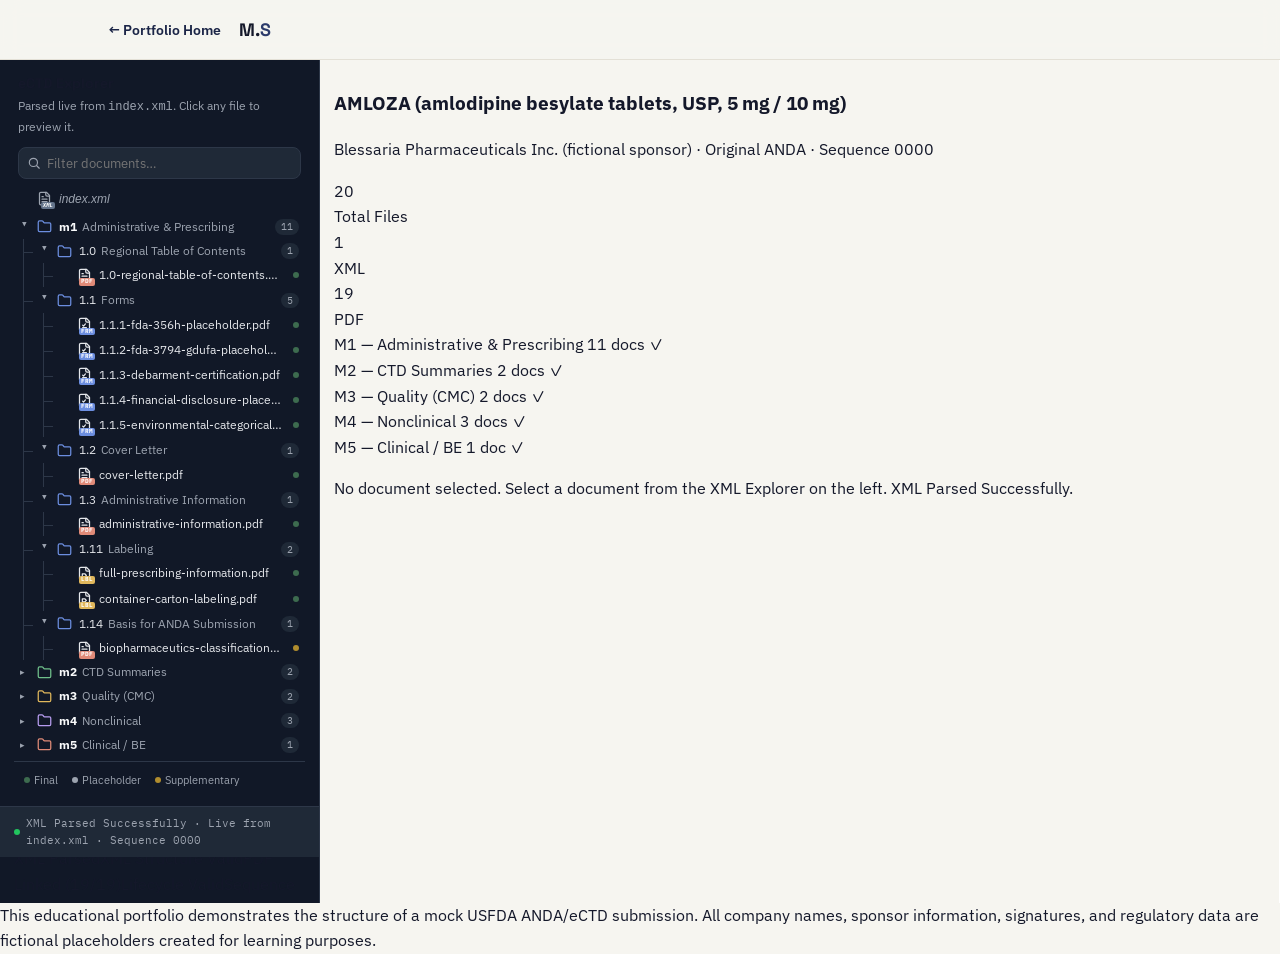
==== commit 85cc59a4: "Enhance viewer.html with search count and details panel Added search result count display and update" ====
--- a/viewer.html
+++ b/viewer.html
@@ -22,23 +22,26 @@
     <div class="tree-pane-header">
       <h2>eCTD Explorer</h2>
       <p>Parsed live from <code>index.xml</code>. Click any file to preview it.</p>
-      <!-- Search input wrapped for icon (CSS for .search-wrap already existed, now actually used) -->
       <div class="search-wrap">
         <svg class="search-icon" viewBox="0 0 24 24" fill="none" stroke="currentColor" stroke-width="2" stroke-linecap="round" stroke-linejoin="round">
           <circle cx="11" cy="11" r="7"/><path d="m21 21-4.3-4.3"/>
         </svg>
         <input type="text" id="treeFilter" class="tree-filter" placeholder="Filter documents…" aria-label="Filter documents" />
       </div>
+      <p class="search-result-count" id="searchResultCount"></p>
     </div>
+
     <div id="treeList"><p class="error-msg" style="color:var(--ink-faint);font-style:italic;">Loading&hellip;</p></div>
-    <!-- Item 8: sticky sidebar status footnote. Populated by setSidebarStatus() in viewer.js -->
+
+    <!-- Validation Status widget — real, computed checks, not decorative -->
+    <div class="validation-widget" id="validationWidget"></div>
+
     <div class="sidebar-status" id="sidebarStatus"></div>
   </aside>
 
   <main class="preview-pane">
     <div class="preview-header" id="previewHeader" style="display:none;">
       <div class="preview-heading">
-        <!-- Item 3: enterprise breadcrumb (Home > Module > Section > Document) -->
         <nav class="preview-breadcrumb" id="previewBreadcrumb" aria-label="Breadcrumb"></nav>
         <div class="preview-title-row">
           <span class="pmod-dot" id="previewDot"></span>
@@ -49,12 +52,10 @@
         <p id="previewNote" class="preview-note"></p>
       </div>
       <div class="preview-header-actions">
-        <!-- Item 11: XML inspector toggle -->
-        <button type="button" class="xml-toggle-btn" id="xmlToggleBtn" title="View raw XML backbone entry" aria-expanded="false" aria-controls="xmlInspector">
+        <button type="button" class="xml-toggle-btn" id="detailsToggleBtn" title="Document details &amp; XML source" aria-expanded="false" aria-controls="detailsPanel">
           <svg viewBox="0 0 24 24" fill="none" stroke="currentColor" stroke-width="2" stroke-linecap="round" stroke-linejoin="round"><path d="m18 16 4-4-4-4"/><path d="m6 8-4 4 4 4"/><path d="m14.5 4-5 16"/></svg>
-          <span>XML</span>
+          <span>Details</span>
         </button>
-        <!-- Item 7: enhanced download control -->
         <a class="dl" id="previewDownload" href="#" download>
           <svg viewBox="0 0 24 24" fill="none" stroke="currentColor" stroke-width="2" stroke-linecap="round" stroke-linejoin="round"><path d="M12 3v12"/><path d="m7 10 5 5 5-5"/><path d="M5 21h14"/></svg>
           <span>Download</span>
@@ -62,35 +63,59 @@
       </div>
     </div>
 
-    <!-- Item 4: slim metadata bar, directly above the viewer container -->
     <div class="meta-bar" id="metaBar" style="display:none;">
-      <span class="meta-item"><span class="meta-label">Document</span><span class="meta-value" id="metaDoc">—</span></span>
+      <span class="meta-item"><span class="meta-label">Region</span><span class="meta-value" id="metaRegion">—</span></span>
+      <span class="meta-item"><span class="meta-label">Submission</span><span class="meta-value" id="metaSubmission">—</span></span>
       <span class="meta-item"><span class="meta-label">Module</span><span class="meta-value" id="metaModule">—</span></span>
-      <span class="meta-item"><span class="meta-label">Country</span><span class="meta-value" id="metaCountry">—</span></span>
       <span class="meta-item"><span class="meta-label">Lifecycle</span><span class="meta-value" id="metaLifecycle">—</span></span>
+      <span class="meta-item"><span class="meta-label">Sequence</span><span class="meta-value" id="metaSequence">—</span></span>
       <span class="meta-item"><span class="meta-label">Status</span><span class="meta-value meta-status-ok" id="metaStatus">—</span></span>
     </div>
 
     <div class="preview-content-row" id="previewContentRow">
       <div class="preview-body" id="previewBody">
+        <!-- Replaced at runtime by renderDashboard() once index.xml has parsed -->
         <div class="preview-empty">
-          <div class="big">Select a document</div>
-          <p>Choose any file from the tree on the left &mdash; Module 1 through Module 5 &mdash; to open it here.</p>
+          <div class="big">Loading dossier&hellip;</div>
         </div>
       </div>
 
-      <!-- Item 11 (WOW): collapsible XML inspector, mirrors the active leaf's raw backbone entry -->
-      <aside class="xml-inspector" id="xmlInspector" aria-hidden="true">
+      <!-- Merged tabbed panel: XML Source + Properties (was two separate drawers) -->
+      <aside class="xml-inspector" id="detailsPanel" aria-hidden="true">
         <div class="xml-inspector-head">
-          <span>XML Source</span>
-          <button type="button" id="xmlInspectorClose" aria-label="Close XML inspector">&times;</button>
+          <span>Document Details</span>
+          <button type="button" id="detailsPanelClose" aria-label="Close details panel">&times;</button>
         </div>
-        <pre class="xml-inspector-body"><code id="xmlInspectorCode">Select a document to inspect its backbone.xml entry.</code></pre>
+        <div class="panel-tabs">
+          <button type="button" class="panel-tab active" id="tabBtnXml" data-tab="xml">XML Source</button>
+          <button type="button" class="panel-tab" id="tabBtnProps" data-tab="props">Properties</button>
+        </div>
+
+        <div class="panel-tab-content active" id="tabXml" data-tab-content="xml">
+          <button type="button" class="copy-xml-btn" id="copyXmlBtn">Copy</button>
+          <pre class="xml-inspector-body"><code id="xmlInspectorCode">Select a document to inspect its backbone.xml entry.</code></pre>
+        </div>
+
+        <div class="panel-tab-content" id="tabProps" data-tab-content="props">
+          <table class="props-table">
+            <tr><td class="pk">Filename</td><td class="pv" id="propFilename">—</td></tr>
+            <tr><td class="pk">Module</td><td class="pv" id="propModule">—</td></tr>
+            <tr><td class="pk">Leaf ID</td><td class="pv" id="propLeafId">—</td></tr>
+            <tr><td class="pk">Operation</td><td class="pv" id="propOperation">—</td></tr>
+            <tr><td class="pk">Relative Path</td><td class="pv" id="propPath">—</td></tr>
+            <tr><td class="pk">File Size</td><td class="pv" id="propFileSize">—</td></tr>
+          </table>
+        </div>
       </aside>
     </div>
   </main>
 </div>
 
+<footer class="viewer-disclaimer">
+  This educational portfolio demonstrates the structure of a mock USFDA ANDA/eCTD submission.
+  All company names, sponsor information, signatures, and regulatory data are fictional placeholders created for learning purposes.
+</footer>
+
 <script src="viewer.js"></script>
 </body>
 </html>
--- a/style.css
+++ b/style.css
@@ -172,6 +172,9 @@
     transform: translateX(-100%);
     transition: transform 0.25s ease;
     box-shadow: var(--shadow-hover);
+    justify-content: flex-start;
+    padding-top: 50px;
+    padding-bottom: 70px;
   }
   .sidebar.open { transform: translateX(0); }
 }
@@ -626,3 +629,209 @@
 }
 .sidebar-status .dot { width: 6px; height: 6px; border-radius: 50%; background: #22C55E; flex: 0 0 auto; }
 .sidebar-status.error .dot { background: #EF4444; }
+/* ================================================================
+   ENTERPRISE POLISH LAYER — PHASE 2 (additive, visual only)
+   Paste this entire block at the END of style.css.
+   Nothing above this line in the existing file needs to change.
+   ================================================================ */
+
+/* ---------- Item 2: extra icon-kind badge colours (form / label) ----------
+   .ext-badge.pdf and .ext-badge.xml already exist further up the file;
+   these two are new siblings for the same class, same sizing/position rules. */
+.ext-badge.form  { background: var(--tab-m1); }
+.ext-badge.label { background: var(--tab-m3); }
+
+/* ---------- Header layout: breadcrumb / title-row / actions ---------- */
+.preview-header { align-items: flex-start; gap: 10px; }
+.preview-title-row { display: flex; align-items: center; gap: 7px; }
+.preview-title-icon { display: inline-flex; flex: 0 0 auto; }
+.preview-title-icon .node-icon { width: 16px; height: 16px; }
+
+/* Item 9: typography hierarchy — heavier, slightly larger title anchors
+   the panel; breadcrumb/note stay small and muted (rules already exist). */
+#previewTitle {
+  font-size: 17.5px;
+  font-weight: 700;
+  letter-spacing: -0.01em;
+  line-height: 1.25;
+}
+
+.preview-header-actions { display: flex; align-items: center; gap: 8px; flex: 0 0 auto; }
+
+/* ---------- Item 7: enhanced download control ----------
+   Overrides the earlier .preview-header .dl rule (same selector weight,
+   later in cascade order wins) — compact, icon + label, synced radius/hover. */
+.preview-header .dl {
+  display: inline-flex;
+  align-items: center;
+  gap: 5px;
+  padding: 6px 11px;
+  font-size: 11.5px;
+  font-weight: 600;
+  border-radius: var(--r-sm);
+  transition: border-color 150ms ease, background 150ms ease;
+}
+.preview-header .dl svg { width: 13px; height: 13px; flex: 0 0 auto; }
+.preview-header .dl:hover { border-color: var(--blue); background: var(--blue-tint); }
+
+/* ---------- Item 11: XML inspector toggle button (sibling to .dl, same footprint) ---------- */
+.xml-toggle-btn {
+  display: inline-flex;
+  align-items: center;
+  gap: 5px;
+  padding: 6px 10px;
+  font-family: var(--mono);
+  font-size: 11px;
+  font-weight: 600;
+  color: var(--ink-soft);
+  background: none;
+  border: 1px solid var(--card-border);
+  border-radius: var(--r-sm);
+  cursor: pointer;
+  transition: border-color 150ms ease, background 150ms ease, color 150ms ease;
+}
+.xml-toggle-btn svg { width: 13px; height: 13px; flex: 0 0 auto; }
+.xml-toggle-btn:hover { border-color: var(--blue); color: var(--ink); }
+.xml-toggle-btn.active { border-color: var(--blue); color: var(--blue-deep); background: var(--blue-tint); }
+
+/* ---------- Item 4: slim metadata bar, directly above the viewer ---------- */
+.meta-bar {
+  display: none; /* toggled to flex by viewer.js when a document is open */
+  align-items: center;
+  flex-wrap: wrap;
+  gap: 18px;
+  padding: 7px 20px;
+  background: var(--card);
+  border-bottom: 1px solid var(--card-border);
+  font-family: var(--mono);
+}
+.meta-item { display: flex; align-items: baseline; gap: 6px; min-width: 0; }
+.meta-label {
+  font-size: 9.5px;
+  text-transform: uppercase;
+  letter-spacing: 0.05em;
+  color: var(--ink-faint);
+  flex: 0 0 auto;
+}
+.meta-value {
+  font-size: 11.5px;
+  font-weight: 600;
+  color: var(--ink);
+  max-width: 24ch;
+  overflow: hidden;
+  text-overflow: ellipsis;
+  white-space: nowrap;
+}
+.meta-value.meta-status-ok { color: var(--green); }
+
+/* ---------- Item 6: ultra-high viewport density ----------
+   Squeezes the remaining vertical gaps between header / metabar / viewer. */
+.preview-heading { gap: 3px; }
+.preview-header { padding: 8px 20px 8px; }
+.meta-bar { padding: 6px 20px; }
+.preview-body { padding: 10px 14px 12px; }
+
+/* ---------- Content row: PDF viewer + XML inspector side-by-side ---------- */
+.preview-content-row {
+  display: flex;
+  flex: 1;
+  min-height: 0;
+  overflow: hidden;
+}
+.preview-content-row .preview-body {
+  flex: 1;
+  min-width: 0;
+  display: flex;
+  flex-direction: column;
+}
+.preview-content-row .preview-body iframe { flex: 1; }
+.preview-content-row .preview-empty { flex: 1; }
+
+/* ---------- Item 11 (WOW): collapsible XML inspector panel ---------- */
+.xml-inspector {
+  flex: 0 0 auto;
+  width: 0;
+  overflow: hidden;
+  border-left: 1px solid transparent;
+  background: var(--card);
+  display: flex;
+  flex-direction: column;
+  transition: width 220ms ease, border-color 220ms ease;
+}
+.xml-inspector.open {
+  width: 340px;
+  border-left: 1px solid var(--card-border);
+}
+.xml-inspector-head {
+  flex: 0 0 auto;
+  display: flex;
+  align-items: center;
+  justify-content: space-between;
+  padding: 10px 14px;
+  font-family: var(--mono);
+  font-size: 11px;
+  font-weight: 700;
+  text-transform: uppercase;
+  letter-spacing: 0.04em;
+  color: var(--ink-soft);
+  border-bottom: 1px solid var(--card-border);
+  white-space: nowrap;
+}
+.xml-inspector-head button {
+  background: none;
+  border: none;
+  color: var(--ink-faint);
+  font-size: 16px;
+  line-height: 1;
+  cursor: pointer;
+  padding: 0 2px;
+}
+.xml-inspector-head button:hover { color: var(--ink); }
+.xml-inspector-body {
+  flex: 1;
+  margin: 0;
+  padding: 14px;
+  overflow: auto;
+  font-family: var(--mono);
+  font-size: 11.5px;
+  line-height: 1.6;
+  color: var(--ink-soft);
+  white-space: pre-wrap;
+  word-break: break-word;
+}
+
+/* ---------- Item 10: viewer skeleton loading state ---------- */
+.skeleton-loader {
+  width: 100%;
+  height: 100%;
+  min-height: 200px;
+  border-radius: 14px;
+  background: var(--card);
+  border: 1px solid var(--card-border);
+  padding: 24px;
+  display: flex;
+  flex-direction: column;
+  gap: 14px;
+  justify-content: center;
+}
+.sk-bar {
+  height: 12px;
+  border-radius: 6px;
+  background: linear-gradient(90deg, var(--bg) 25%, var(--card-border) 37%, var(--bg) 63%);
+  background-size: 400% 100%;
+  animation: sk-shimmer 1.3s ease infinite;
+}
+.sk-bar.short { width: 40%; }
+@keyframes sk-shimmer {
+  0% { background-position: 100% 50%; }
+  100% { background-position: 0 50%; }
+}
+@media (prefers-reduced-motion: reduce) {
+  .sk-bar { animation: none; background: var(--card-border); }
+}
+
+/* Narrow viewport: stack the XML inspector below the viewer instead of beside it */
+@media (max-width: 900px) {
+  .preview-content-row { flex-direction: column; }
+  .xml-inspector.open { width: auto; height: 260px; border-left: none; border-top: 1px solid var(--card-border); }
+}
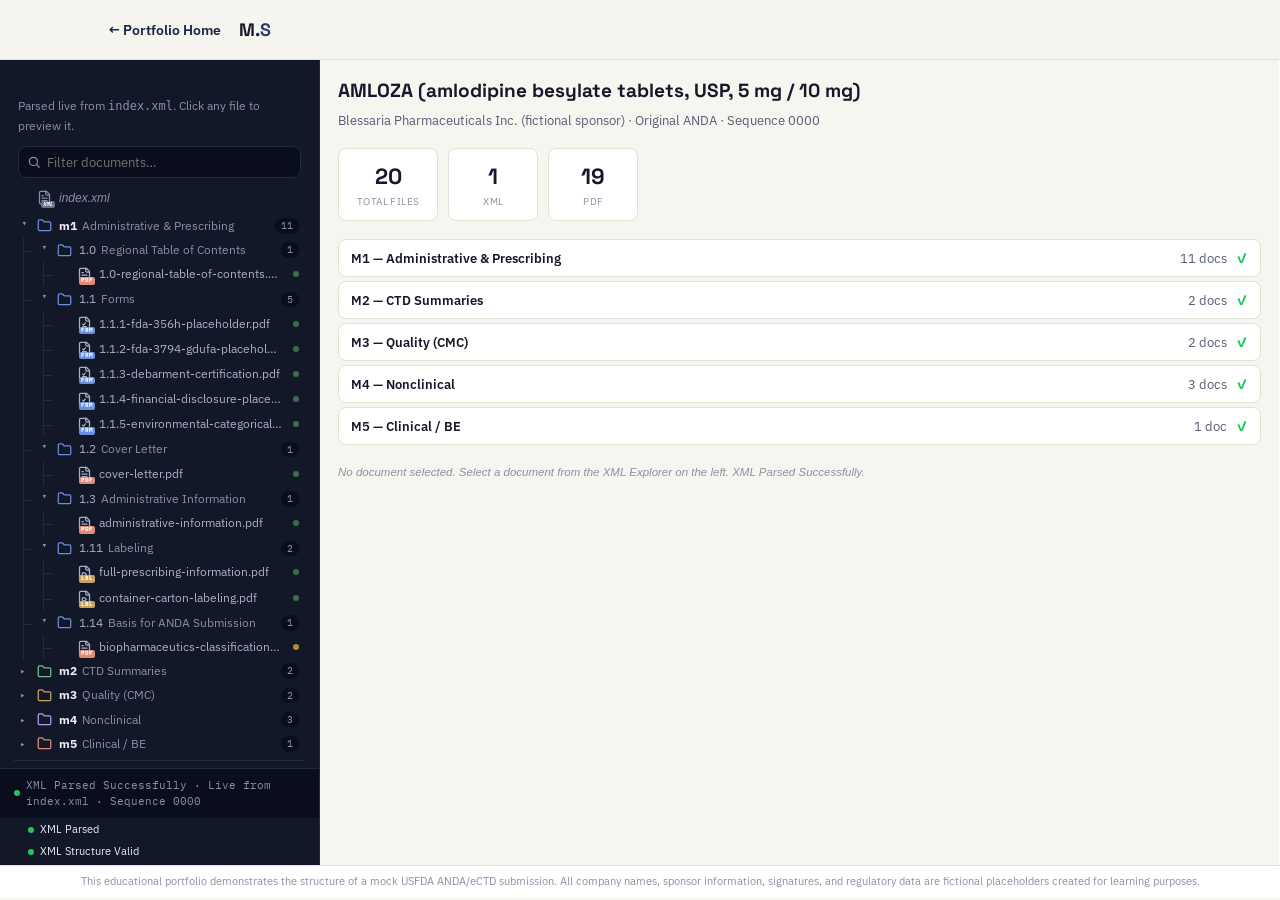
==== commit 5e0ec0e7: "Update viewer.html to include versioning in links" ====
--- a/viewer.html
+++ b/viewer.html
@@ -6,7 +6,7 @@
 <title>eCTD Explorer &mdash; AMLOZA ANDA | M. Shekar</title>
 <link rel="preconnect" href="https://fonts.googleapis.com">
 <link href="https://fonts.googleapis.com/css2?family=Space+Grotesk:wght@500;700&family=IBM+Plex+Sans:wght@400;500;600;700&family=IBM+Plex+Mono:wght@400;500;700&display=swap" rel="stylesheet">
-<link rel="stylesheet" href="style.css">
+<link rel="stylesheet" href="style.css?v=3">
 </head>
 <body>
 
@@ -116,6 +116,6 @@
   All company names, sponsor information, signatures, and regulatory data are fictional placeholders created for learning purposes.
 </footer>
 
-<script src="viewer.js"></script>
+<script src="viewer.js?v=3"></script>
 </body>
 </html>
--- a/style.css
+++ b/style.css
@@ -835,3 +835,158 @@
   .preview-content-row { flex-direction: column; }
   .xml-inspector.open { width: auto; height: 260px; border-left: none; border-top: 1px solid var(--card-border); }
 }
+
+/* ================================================================
+   ENTERPRISE POLISH LAYER — PHASE 3 (additive, visual only)
+   Paste this AFTER the phase-2 style-additions.css block, at the
+   end of style.css. Overrides win by cascade order, nothing above
+   this line needs to change.
+   ================================================================ */
+
+/* ---------- Sidebar brand match ----------
+   Replaces the phase-2 tree-pane dark palette (generic blue/slate) with
+   the actual brand tokens already defined in :root for the portfolio
+   sidebar (--sidebar-bg, --gold, etc.) so the viewer reads as the same
+   product as index.html instead of a bolted-on tool. */
+.tree-pane {
+  --card: var(--sidebar-bg-alt);
+  --bg: var(--sidebar-bg);
+  --card-border: var(--sidebar-border);
+  --ink: var(--sidebar-text);
+  --ink-soft: #A9B1C7;
+  --ink-faint: var(--sidebar-text-soft);
+  --blue-tint: rgba(201, 164, 92, 0.16); /* gold tint for the active file row */
+  --blue-deep: var(--gold);
+  --stamp: #E08A78;
+  --tab-m1: #6C8EE0;
+  --tab-m2: #6FBF8B;
+  --tab-m3: var(--gold);
+  --tab-m4: #B79CF0;
+  --tab-m5: #E08A78;
+}
+/* Branch-highlight tint (phase-2 rule used a hardcoded blue) now gold-matched */
+.tree-pane .node.folder:has(.node-row.active) > .node-row {
+  background: rgba(201, 164, 92, 0.16);
+}
+.tree-pane { scrollbar-color: var(--gold) transparent; }
+.tree-pane::-webkit-scrollbar-thumb { background: var(--gold); }
+.tree-pane::-webkit-scrollbar-thumb:hover { background: #DDB876; }
+.node-label mark { background: rgba(201, 164, 92, 0.35); color: inherit; border-radius: 2px; padding: 0 1px; }
+
+/* ---------- Search result count ---------- */
+.search-result-count {
+  display: none;
+  margin: 6px 10px 0;
+  font-family: var(--mono);
+  font-size: 10.5px;
+  color: var(--gold);
+}
+
+/* ---------- Validation Status widget ---------- */
+.validation-widget {
+  flex: 0 0 auto;
+  padding: 10px 14px;
+  border-top: 1px solid var(--card-border);
+  display: flex;
+  flex-direction: column;
+  gap: 5px;
+}
+.validation-widget .v-title {
+  font-family: var(--mono);
+  font-size: 9.5px;
+  text-transform: uppercase;
+  letter-spacing: 0.05em;
+  color: var(--ink-faint);
+  margin: 0 0 2px;
+}
+.v-check { display: flex; align-items: center; gap: 6px; font-size: 11px; color: var(--ink-soft); }
+.v-check .v-dot { width: 6px; height: 6px; border-radius: 50%; flex: 0 0 auto; }
+.v-check.ok { color: var(--ink); }
+.v-check.ok .v-dot { background: #22C55E; }
+.v-check.fail .v-dot { background: #EF4444; }
+
+/* ---------- Dashboard / empty state ---------- */
+.dashboard { padding: 6px 4px; display: flex; flex-direction: column; gap: 18px; height: 100%; overflow: auto; }
+.dashboard-head h3 { margin: 0 0 4px; font-family: var(--display); font-size: 19px; font-weight: 700; color: var(--ink); }
+.dashboard-head p { margin: 0; font-size: 12.5px; color: var(--ink-soft); }
+.dashboard-stats { display: flex; gap: 10px; flex-wrap: wrap; }
+.dstat { background: var(--card); border: 1px solid var(--card-border); border-radius: var(--r-sm); padding: 10px 18px; text-align: center; min-width: 90px; }
+.dstat .dnum { font-family: var(--display); font-size: 22px; font-weight: 700; color: var(--ink); }
+.dstat .dlabel { font-size: 10px; text-transform: uppercase; letter-spacing: 0.04em; color: var(--ink-faint); }
+.dashboard-modules { display: flex; flex-direction: column; gap: 4px; }
+.dmod-row { display: flex; align-items: center; justify-content: space-between; padding: 8px 12px; background: var(--card); border: 1px solid var(--card-border); border-radius: var(--r-sm); font-size: 12.5px; color: var(--ink-soft); }
+.dmod-row .dmod-name { font-weight: 600; color: var(--ink); }
+.dmod-row .dmod-check { color: #22C55E; font-weight: 700; margin-left: 6px; }
+.dmod-row .dmod-check.empty { color: var(--ink-faint); }
+.dashboard-hint { font-size: 11.5px; color: var(--ink-faint); font-style: italic; margin: 0; }
+
+/* ---------- Tabbed details panel (replaces the phase-2 single-purpose inspector) ---------- */
+.panel-tabs { display: flex; border-bottom: 1px solid var(--card-border); flex: 0 0 auto; }
+.panel-tab {
+  flex: 1;
+  padding: 8px 10px;
+  font-family: var(--mono);
+  font-size: 10.5px;
+  text-transform: uppercase;
+  letter-spacing: 0.04em;
+  text-align: center;
+  color: var(--ink-faint);
+  background: none;
+  border: none;
+  cursor: pointer;
+  border-bottom: 2px solid transparent;
+  transition: color 150ms ease, border-color 150ms ease;
+}
+.panel-tab:hover { color: var(--ink); }
+.panel-tab.active { color: var(--ink); border-bottom-color: var(--gold); }
+.panel-tab-content { display: none; flex: 1; overflow: auto; flex-direction: column; }
+.panel-tab-content.active { display: flex; }
+
+.copy-xml-btn {
+  align-self: flex-end;
+  margin: 8px 14px 0;
+  font-family: var(--mono);
+  font-size: 10px;
+  padding: 4px 9px;
+  border: 1px solid var(--card-border);
+  border-radius: 6px;
+  background: none;
+  color: var(--ink-soft);
+  cursor: pointer;
+  transition: border-color 150ms ease, color 150ms ease;
+}
+.copy-xml-btn:hover { border-color: var(--gold); color: var(--ink); }
+
+.props-table { width: 100%; border-collapse: collapse; font-size: 11.5px; }
+.props-table tr { border-bottom: 1px solid var(--card-border); }
+.props-table tr:last-child { border-bottom: none; }
+.props-table td { padding: 9px 14px; vertical-align: top; }
+.props-table td.pk { color: var(--ink-faint); font-family: var(--mono); font-size: 10px; text-transform: uppercase; letter-spacing: 0.03em; width: 38%; }
+.props-table td.pv { color: var(--ink); font-weight: 600; word-break: break-all; }
+
+/* ---------- Uniform scrollbars across all scrollable panels ---------- */
+.preview-body, .panel-tab-content, .dashboard {
+  scrollbar-width: thin;
+  scrollbar-color: var(--gold) transparent;
+}
+.preview-body::-webkit-scrollbar, .panel-tab-content::-webkit-scrollbar, .dashboard::-webkit-scrollbar { width: 8px; }
+.preview-body::-webkit-scrollbar-thumb, .panel-tab-content::-webkit-scrollbar-thumb, .dashboard::-webkit-scrollbar-thumb { background: var(--card-border); border-radius: 8px; }
+.preview-body::-webkit-scrollbar-thumb:hover, .panel-tab-content::-webkit-scrollbar-thumb:hover, .dashboard::-webkit-scrollbar-thumb:hover { background: var(--gold); }
+
+/* ---------- Micro-interactions ---------- */
+.dl, .xml-toggle-btn, .panel-tab, .copy-xml-btn { transition: border-color 150ms ease, background 150ms ease, color 150ms ease, transform 100ms ease; }
+.dl:active, .xml-toggle-btn:active, .copy-xml-btn:active { transform: scale(0.96); }
+
+/* ---------- Disclaimer footer ---------- */
+.viewer-disclaimer {
+  padding: 8px 24px;
+  text-align: center;
+  font-size: 10.5px;
+  line-height: 1.5;
+  color: var(--ink-faint);
+  background: var(--card);
+  border-top: 1px solid var(--card-border);
+}
+/* Account for the disclaimer bar's height so the split-pane still fits the viewport */
+.viewer-shell { height: calc(100vh - 57px - 38px); }
+@media (max-width: 800px) { .viewer-shell { height: auto; } }
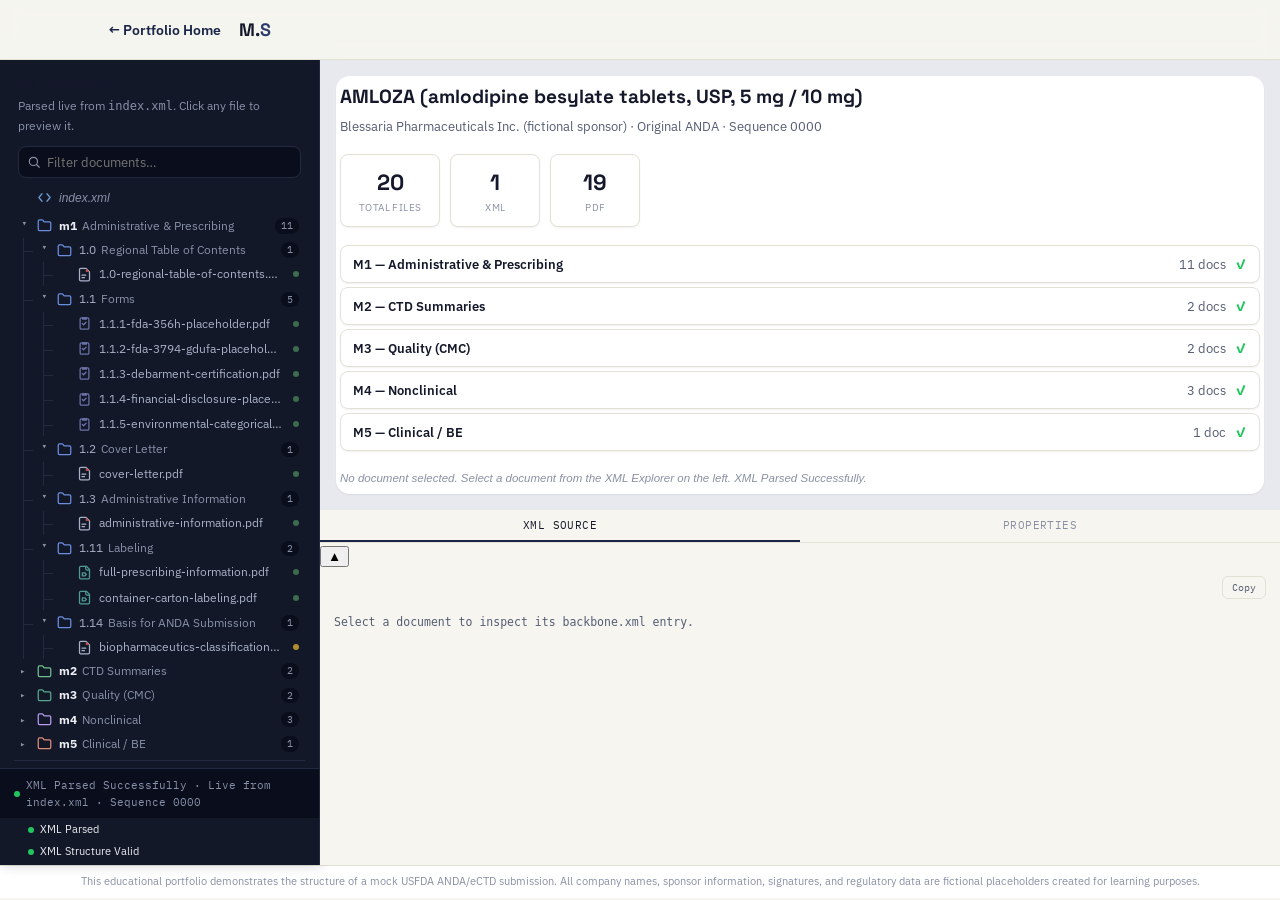
==== commit cb36591d: "Update viewer.html with new stylesheet and script versions" ====
--- a/viewer.html
+++ b/viewer.html
@@ -6,7 +6,7 @@
 <title>eCTD Explorer &mdash; AMLOZA ANDA | M. Shekar</title>
 <link rel="preconnect" href="https://fonts.googleapis.com">
 <link href="https://fonts.googleapis.com/css2?family=Space+Grotesk:wght@500;700&family=IBM+Plex+Sans:wght@400;500;600;700&family=IBM+Plex+Mono:wght@400;500;700&display=swap" rel="stylesheet">
-<link rel="stylesheet" href="style.css?v=3">
+<link rel="stylesheet" href="style.css?v=5">
 </head>
 <body>
 
@@ -72,7 +72,7 @@
       <span class="meta-item"><span class="meta-label">Status</span><span class="meta-value meta-status-ok" id="metaStatus">—</span></span>
     </div>
 
-    <div class="preview-content-row" id="previewContentRow">
+    <div class="preview-content-col" id="previewContentRow">
       <div class="preview-body" id="previewBody">
         <!-- Replaced at runtime by renderDashboard() once index.xml has parsed -->
         <div class="preview-empty">
@@ -80,33 +80,36 @@
         </div>
       </div>
 
-      <!-- Merged tabbed panel: XML Source + Properties (was two separate drawers) -->
-      <aside class="xml-inspector" id="detailsPanel" aria-hidden="true">
-        <div class="xml-inspector-head">
-          <span>Document Details</span>
-          <button type="button" id="detailsPanelClose" aria-label="Close details panel">&times;</button>
-        </div>
-        <div class="panel-tabs">
-          <button type="button" class="panel-tab active" id="tabBtnXml" data-tab="xml">XML Source</button>
-          <button type="button" class="panel-tab" id="tabBtnProps" data-tab="props">Properties</button>
+      <!-- Bottom-docked details strip: XML Source + Properties. Collapsed by
+           default, expands upward over the preview area — claims vertical
+           space only when opened, instead of permanently eating width. -->
+      <div class="details-strip" id="detailsPanel" aria-hidden="true">
+        <div class="details-strip-head">
+          <div class="panel-tabs">
+            <button type="button" class="panel-tab active" id="tabBtnXml" data-tab="xml">XML Source</button>
+            <button type="button" class="panel-tab" id="tabBtnProps" data-tab="props">Properties</button>
+          </div>
+          <button type="button" class="strip-chevron" id="detailsPanelClose" aria-label="Toggle details panel">&#9650;</button>
         </div>
 
-        <div class="panel-tab-content active" id="tabXml" data-tab-content="xml">
-          <button type="button" class="copy-xml-btn" id="copyXmlBtn">Copy</button>
-          <pre class="xml-inspector-body"><code id="xmlInspectorCode">Select a document to inspect its backbone.xml entry.</code></pre>
+        <div class="details-strip-body">
+          <div class="panel-tab-content active" id="tabXml" data-tab-content="xml">
+            <button type="button" class="copy-xml-btn" id="copyXmlBtn">Copy</button>
+            <pre class="xml-inspector-body"><code id="xmlInspectorCode">Select a document to inspect its backbone.xml entry.</code></pre>
+          </div>
+
+          <div class="panel-tab-content" id="tabProps" data-tab-content="props">
+            <table class="props-table">
+              <tr><td class="pk">Filename</td><td class="pv" id="propFilename">—</td></tr>
+              <tr><td class="pk">Module</td><td class="pv" id="propModule">—</td></tr>
+              <tr><td class="pk">Leaf ID</td><td class="pv" id="propLeafId">—</td></tr>
+              <tr><td class="pk">Operation</td><td class="pv" id="propOperation">—</td></tr>
+              <tr><td class="pk">Relative Path</td><td class="pv" id="propPath">—</td></tr>
+              <tr><td class="pk">File Size</td><td class="pv" id="propFileSize">—</td></tr>
+            </table>
+          </div>
         </div>
-
-        <div class="panel-tab-content" id="tabProps" data-tab-content="props">
-          <table class="props-table">
-            <tr><td class="pk">Filename</td><td class="pv" id="propFilename">—</td></tr>
-            <tr><td class="pk">Module</td><td class="pv" id="propModule">—</td></tr>
-            <tr><td class="pk">Leaf ID</td><td class="pv" id="propLeafId">—</td></tr>
-            <tr><td class="pk">Operation</td><td class="pv" id="propOperation">—</td></tr>
-            <tr><td class="pk">Relative Path</td><td class="pv" id="propPath">—</td></tr>
-            <tr><td class="pk">File Size</td><td class="pv" id="propFileSize">—</td></tr>
-          </table>
-        </div>
-      </aside>
+      </div>
     </div>
   </main>
 </div>
@@ -116,6 +119,6 @@
   All company names, sponsor information, signatures, and regulatory data are fictional placeholders created for learning purposes.
 </footer>
 
-<script src="viewer.js?v=3"></script>
+<script src="viewer.js?v=5"></script>
 </body>
 </html>
--- a/style.css
+++ b/style.css
@@ -23,6 +23,9 @@
   --stamp: #8A3B30;
   --green: #3D6B4F;
   --gold: #C9A45C;
+  --steel: #6E9BD1;       /* dark-sidebar accent, replaces gold per feedback */
+  --steel-deep: #9CC2ED;  /* lighter steel for active/emphasis text on navy */
+  --steel-tint: rgba(110, 155, 209, 0.16);
 
   --tab-m1: #2C3B6B;
   --tab-m2: #3D6B4F;
@@ -65,6 +68,7 @@
   top: 0; left: 0;
   width: 280px;
   height: 100vh;
+  z-index: 100; /* was unset — #home is position:relative and painted over the open drawer on mobile without this */
   background: var(--sidebar-bg);
   display: flex;
   flex-direction: column;
@@ -515,21 +519,15 @@
 .node-icon { width: 15px; height: 15px; flex: 0 0 auto; }
 .node-icon svg { width: 100%; height: 100%; display: block; }
 .node-icon.file-icon { position: relative; display: inline-flex; }
-.ext-badge {
-  position: absolute;
-  right: -3px;
-  bottom: -3px;
-  font-family: var(--mono);
-  font-size: 5.5px;
-  font-weight: 700;
-  line-height: 1;
-  padding: 1px 2px;
-  border-radius: 2px;
-  color: #fff;
-  letter-spacing: 0.02em;
-}
-.ext-badge.pdf { background: var(--stamp); }
-.ext-badge.xml { background: #64748B; }
+.node-icon.file-icon svg { overflow: visible; }
+/* Icon colour comes from the icon itself (stroke=currentColor), not a
+   text badge — badges read as a smudge at 14px, a distinct icon shape
+   plus one colour cue reads instantly instead. */
+.node-icon.pdf-icon { color: var(--ink-soft); }
+.node-icon.pdf-icon .pdf-fold { fill: #B54B4B; stroke: none; }
+.node-icon.xml-icon { color: var(--blue-deep); }
+.node-icon.form-icon { color: #6B72A8; }
+.node-icon.label-icon { color: #4F9C93; }
 .node.root-xml > .node-row { font-style: italic; color: var(--ink-faint); margin-bottom: 4px; }
 
 /* ---------- 2. Tree connector lines ---------- */
@@ -634,12 +632,6 @@
    Paste this entire block at the END of style.css.
    Nothing above this line in the existing file needs to change.
    ================================================================ */
-
-/* ---------- Item 2: extra icon-kind badge colours (form / label) ----------
-   .ext-badge.pdf and .ext-badge.xml already exist further up the file;
-   these two are new siblings for the same class, same sizing/position rules. */
-.ext-badge.form  { background: var(--tab-m1); }
-.ext-badge.label { background: var(--tab-m3); }
 
 /* ---------- Header layout: breadcrumb / title-row / actions ---------- */
 .preview-header { align-items: flex-start; gap: 10px; }
@@ -692,7 +684,7 @@
 }
 .xml-toggle-btn svg { width: 13px; height: 13px; flex: 0 0 auto; }
 .xml-toggle-btn:hover { border-color: var(--blue); color: var(--ink); }
-.xml-toggle-btn.active { border-color: var(--blue); color: var(--blue-deep); background: var(--blue-tint); }
+.xml-toggle-btn.active { border-color: var(--blue-deep); color: var(--blue-deep); background: var(--blue-tint); }
 
 /* ---------- Item 4: slim metadata bar, directly above the viewer ---------- */
 .meta-bar {
@@ -855,23 +847,23 @@
   --ink: var(--sidebar-text);
   --ink-soft: #A9B1C7;
   --ink-faint: var(--sidebar-text-soft);
-  --blue-tint: rgba(201, 164, 92, 0.16); /* gold tint for the active file row */
-  --blue-deep: var(--gold);
+  --blue-tint: var(--steel-tint);
+  --blue-deep: var(--steel);
   --stamp: #E08A78;
   --tab-m1: #6C8EE0;
   --tab-m2: #6FBF8B;
-  --tab-m3: var(--gold);
+  --tab-m3: #5AA88F; /* was gold — module color-coding no longer overlaps the accent */
   --tab-m4: #B79CF0;
   --tab-m5: #E08A78;
 }
 /* Branch-highlight tint (phase-2 rule used a hardcoded blue) now gold-matched */
 .tree-pane .node.folder:has(.node-row.active) > .node-row {
-  background: rgba(201, 164, 92, 0.16);
-}
-.tree-pane { scrollbar-color: var(--gold) transparent; }
-.tree-pane::-webkit-scrollbar-thumb { background: var(--gold); }
-.tree-pane::-webkit-scrollbar-thumb:hover { background: #DDB876; }
-.node-label mark { background: rgba(201, 164, 92, 0.35); color: inherit; border-radius: 2px; padding: 0 1px; }
+  background: var(--steel-tint);
+}
+.tree-pane { scrollbar-color: #6B7280 transparent; }
+.tree-pane::-webkit-scrollbar-thumb { background: #6B7280; }
+.tree-pane::-webkit-scrollbar-thumb:hover { background: #8B93A7; }
+.node-label mark { background: rgba(110, 155, 209, 0.35); color: inherit; border-radius: 2px; padding: 0 1px; }
 
 /* ---------- Search result count ---------- */
 .search-result-count {
@@ -879,7 +871,7 @@
   margin: 6px 10px 0;
   font-family: var(--mono);
   font-size: 10.5px;
-  color: var(--gold);
+  color: var(--steel-deep);
 }
 
 /* ---------- Validation Status widget ---------- */
@@ -938,7 +930,7 @@
   transition: color 150ms ease, border-color 150ms ease;
 }
 .panel-tab:hover { color: var(--ink); }
-.panel-tab.active { color: var(--ink); border-bottom-color: var(--gold); }
+.panel-tab.active { color: var(--ink); border-bottom-color: var(--blue-deep); }
 .panel-tab-content { display: none; flex: 1; overflow: auto; flex-direction: column; }
 .panel-tab-content.active { display: flex; }
 
@@ -955,7 +947,7 @@
   cursor: pointer;
   transition: border-color 150ms ease, color 150ms ease;
 }
-.copy-xml-btn:hover { border-color: var(--gold); color: var(--ink); }
+.copy-xml-btn:hover { border-color: var(--blue-deep); color: var(--ink); }
 
 .props-table { width: 100%; border-collapse: collapse; font-size: 11.5px; }
 .props-table tr { border-bottom: 1px solid var(--card-border); }
@@ -967,11 +959,11 @@
 /* ---------- Uniform scrollbars across all scrollable panels ---------- */
 .preview-body, .panel-tab-content, .dashboard {
   scrollbar-width: thin;
-  scrollbar-color: var(--gold) transparent;
+  scrollbar-color: #9AA1B4 transparent;
 }
 .preview-body::-webkit-scrollbar, .panel-tab-content::-webkit-scrollbar, .dashboard::-webkit-scrollbar { width: 8px; }
 .preview-body::-webkit-scrollbar-thumb, .panel-tab-content::-webkit-scrollbar-thumb, .dashboard::-webkit-scrollbar-thumb { background: var(--card-border); border-radius: 8px; }
-.preview-body::-webkit-scrollbar-thumb:hover, .panel-tab-content::-webkit-scrollbar-thumb:hover, .dashboard::-webkit-scrollbar-thumb:hover { background: var(--gold); }
+.preview-body::-webkit-scrollbar-thumb:hover, .panel-tab-content::-webkit-scrollbar-thumb:hover, .dashboard::-webkit-scrollbar-thumb:hover { background: #9AA1B4; }
 
 /* ---------- Micro-interactions ---------- */
 .dl, .xml-toggle-btn, .panel-tab, .copy-xml-btn { transition: border-color 150ms ease, background 150ms ease, color 150ms ease, transform 100ms ease; }
@@ -990,3 +982,40 @@
 /* Account for the disclaimer bar's height so the split-pane still fits the viewport */
 .viewer-shell { height: calc(100vh - 57px - 38px); }
 @media (max-width: 800px) { .viewer-shell { height: auto; } }
+
+/* ================================================================
+   ENTERPRISE POLISH LAYER — PHASE 4 (visual refresh)
+   Accent swapped from gold to steel-blue; icons redesigned as real
+   shapes instead of text badges; PDF now reads as a document sitting
+   on a canvas instead of bleeding into the page background; consistent
+   elevation added; details panel narrowed slightly.
+   ================================================================ */
+
+/* ---------- Unify the light-side background: one off-white, not two whites ---------- */
+.preview-pane { background: var(--bg); }
+.preview-header, .meta-bar { background: var(--card); }
+
+/* ---------- PDF as a "paper" object on a tinted canvas, not flush with the app bg ---------- */
+.preview-body {
+  background: #E7E9EE;
+  padding: 16px;
+}
+.preview-body iframe {
+  border-radius: var(--r-md);
+  box-shadow: var(--shadow-md);
+  border: 1px solid var(--card-border);
+  background: #fff;
+}
+.preview-empty, .dashboard { background: var(--card); border-radius: var(--r-md); box-shadow: var(--shadow-sm); }
+
+/* ---------- Elevation: soft shadows + radius on the major panels (were flat/hard-edged) ---------- */
+.tree-pane { box-shadow: 2px 0 12px rgba(10, 14, 28, 0.18); }
+.preview-header { box-shadow: var(--shadow-sm); }
+.dstat, .dmod-row { box-shadow: var(--shadow-sm); }
+.xml-inspector { box-shadow: -2px 0 12px rgba(15, 20, 38, 0.06); }
+
+/* ---------- Narrower details panel — was crowding the PDF at laptop widths ---------- */
+.xml-inspector.open { width: 300px; }
+
+/* ---------- Gold -> steel accent stragglers on the light side ---------- */
+.status-pill.final { border-color: var(--blue-tint); color: var(--blue-deep); }
